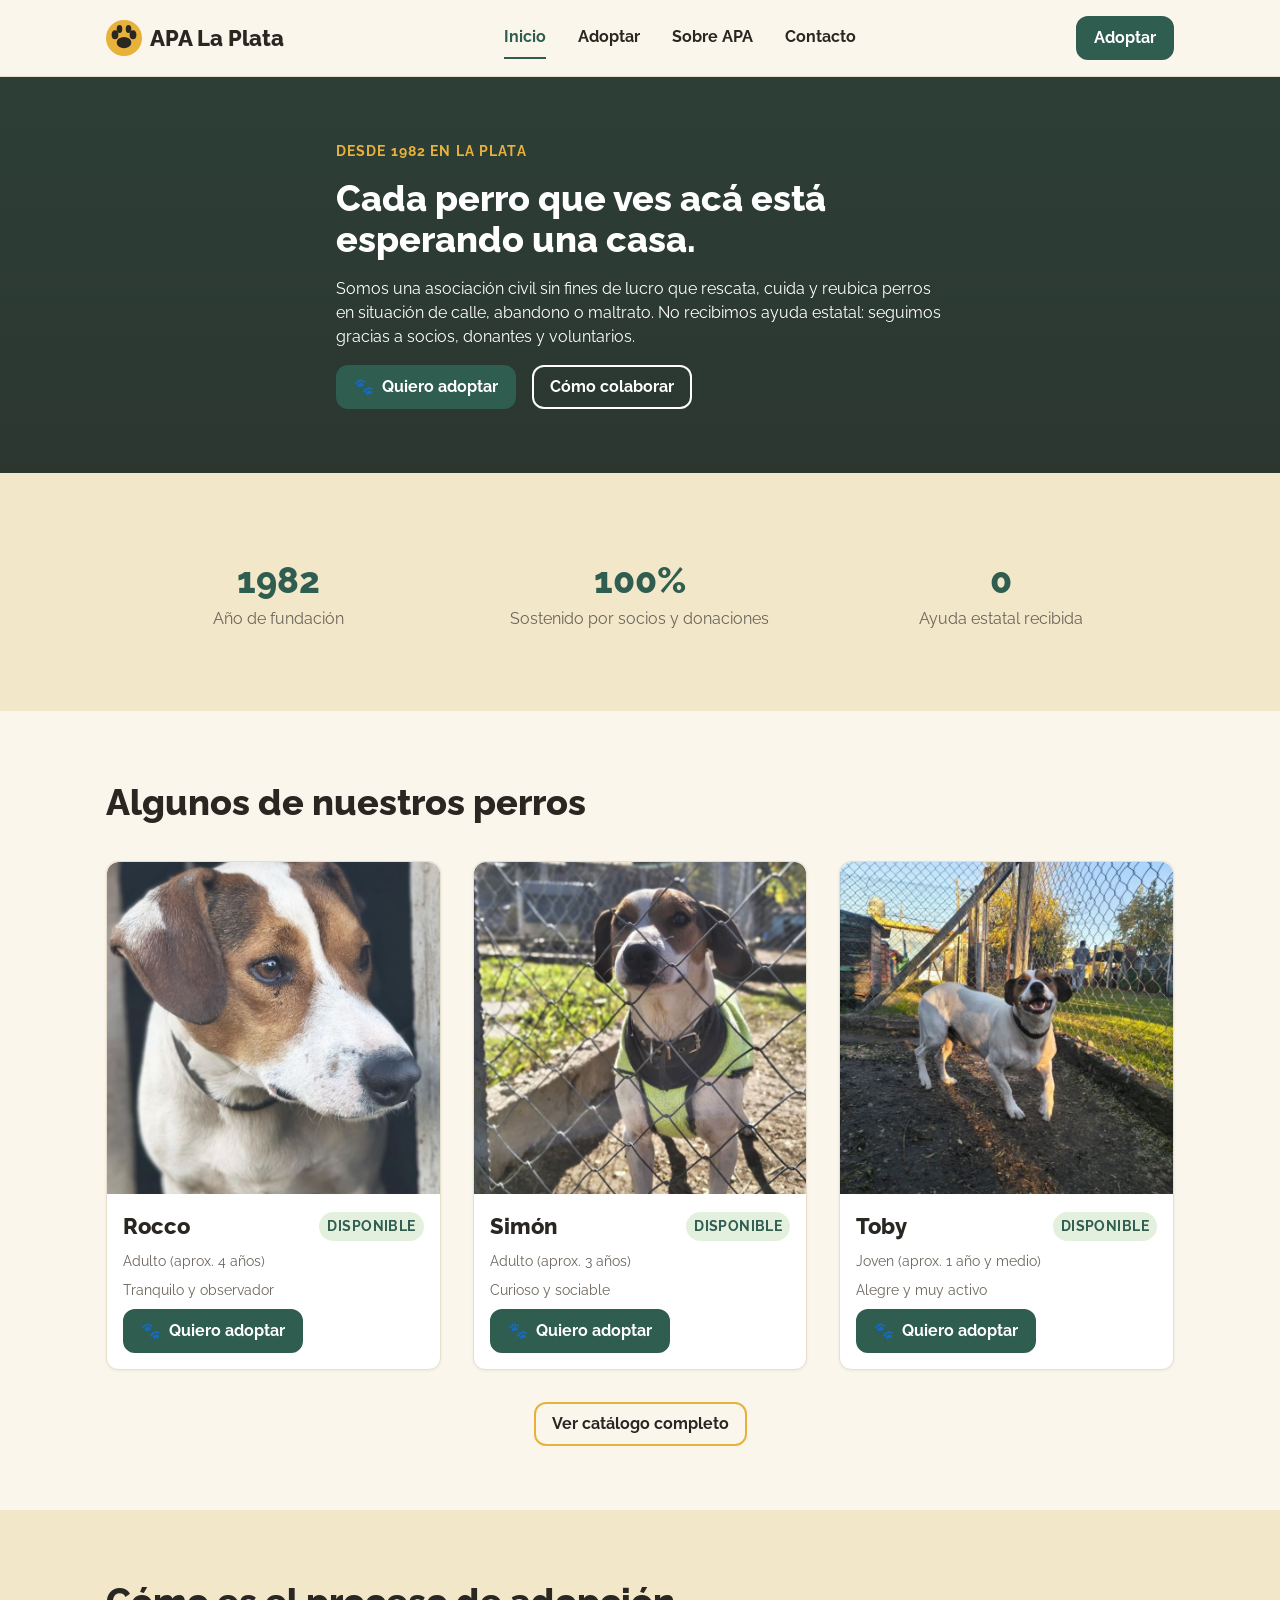
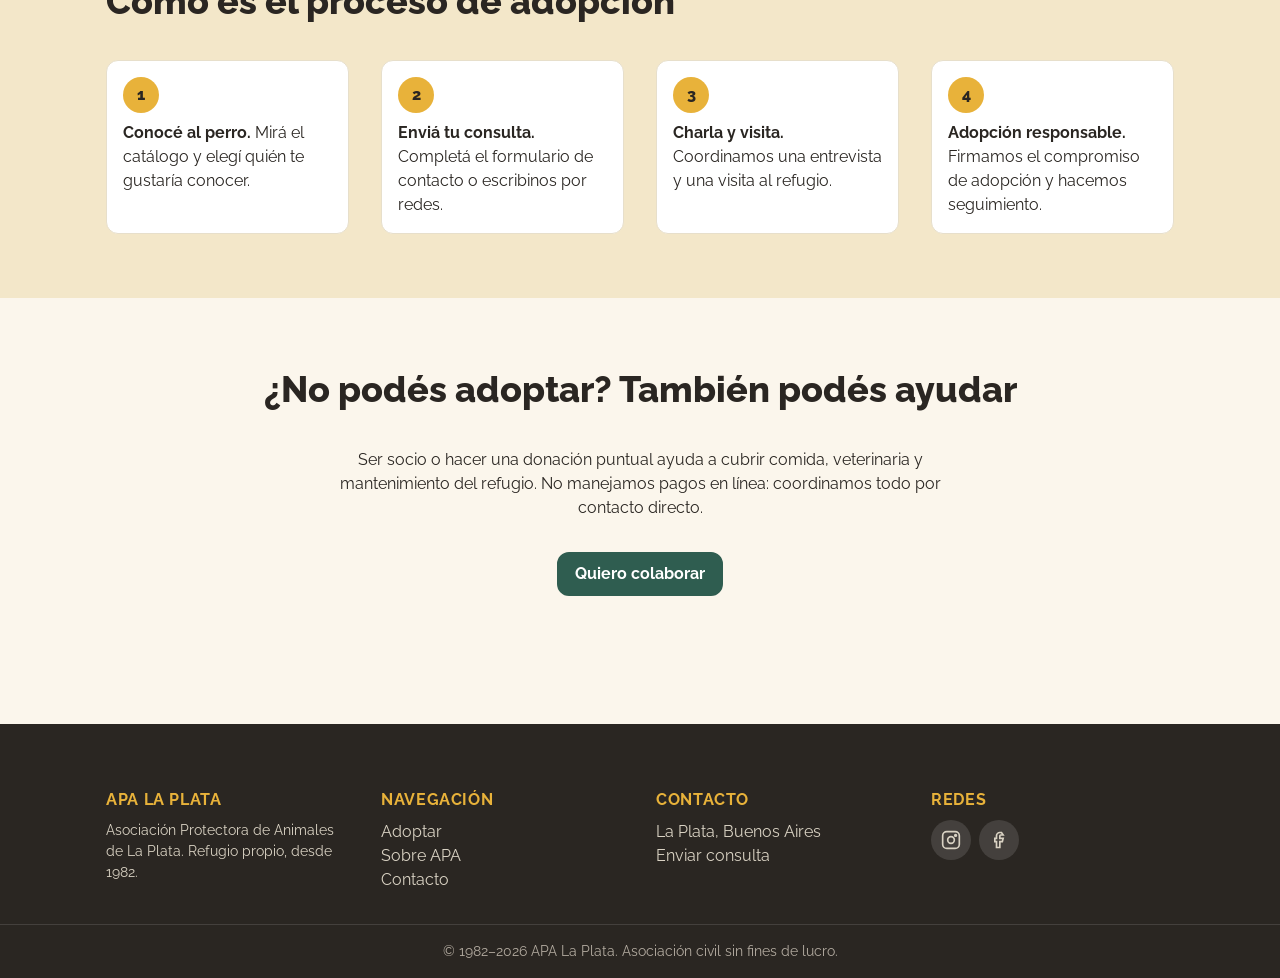
==== index.html @ 2e8ac1d9 "Construir el sitio completo de APA La Plata a partir del TP final Implementa el sistema de diseño do" ====
<!DOCTYPE html>
<html lang="es">
<head>
<meta charset="UTF-8">
<meta name="viewport" content="width=device-width, initial-scale=1.0">
<title>APA La Plata — Adoptá un perro</title>
<meta name="description" content="APA La Plata rescata, cuida y reubica perros en situación de calle desde 1982. Conocé a los perros disponibles para adopción.">
<link rel="icon" href="assets/img/logo.svg" type="image/svg+xml">
<link rel="preconnect" href="https://fonts.googleapis.com">
<link rel="preconnect" href="https://fonts.gstatic.com" crossorigin>
<link href="https://fonts.googleapis.com/css2?family=Raleway:wght@400;700;800&display=swap" rel="stylesheet">
<link rel="stylesheet" href="assets/css/style.css">
</head>
<body>

<header class="EncabezadoPrincipal">
  <div class="EncabezadoPrincipal-contenedor">
    <a class="EncabezadoPrincipal-logo" href="index.html">
      <img src="assets/img/logo.svg" alt="">
      APA La Plata
    </a>
    <nav class="EncabezadoPrincipal-menu" id="menu-principal">
      <a href="index.html" aria-current="page">Inicio</a>
      <a href="adopcion.html">Adoptar</a>
      <a href="sobre-apa.html">Sobre APA</a>
      <a href="contacto.html">Contacto</a>
    </nav>
    <div class="EncabezadoPrincipal-acciones">
      <a class="BtnPrimario" href="adopcion.html">Adoptar</a>
      <button class="EncabezadoPrincipal-toggle" aria-label="Abrir menú" aria-expanded="false" aria-controls="menu-principal">
        <svg viewBox="0 0 24 24" fill="none" stroke="currentColor" stroke-width="2"><line x1="3" y1="6" x2="21" y2="6"/><line x1="3" y1="12" x2="21" y2="12"/><line x1="3" y1="18" x2="21" y2="18"/></svg>
      </button>
    </div>
  </div>
</header>

<section class="HeroInicio" style="--imagen-hero: url('assets/img/animales/toby.jpg');">
  <div class="HeroInicio-contenido">
    <span class="HeroInicio-kicker">Desde 1982 en La Plata</span>
    <h1 class="TextoDisplay">Cada perro que ves acá está esperando una casa.</h1>
    <p class="TextoBase">Somos una asociación civil sin fines de lucro que rescata, cuida y reubica perros en situación de calle, abandono o maltrato. No recibimos ayuda estatal: seguimos gracias a socios, donantes y voluntarios.</p>
    <div class="HeroInicio-acciones">
      <a class="BtnPrimario" href="adopcion.html"><span class="IconoPata" aria-hidden="true">🐾</span> Quiero adoptar</a>
      <a class="BtnSecundario" href="contacto.html">Cómo colaborar</a>
    </div>
  </div>
</section>

<section class="Seccion Seccion--acento">
  <div class="Contenedor DatosInstitucionales-grid" style="grid-template-columns: repeat(3, 1fr);">
    <div class="DatoInstitucional">
      <span class="DatoInstitucional-numero">1982</span>
      <span class="DatoInstitucional-etiqueta">Año de fundación</span>
    </div>
    <div class="DatoInstitucional">
      <span class="DatoInstitucional-numero">100%</span>
      <span class="DatoInstitucional-etiqueta">Sostenido por socios y donaciones</span>
    </div>
    <div class="DatoInstitucional">
      <span class="DatoInstitucional-numero">0</span>
      <span class="DatoInstitucional-etiqueta">Ayuda estatal recibida</span>
    </div>
  </div>
</section>

<section class="Seccion">
  <div class="Contenedor">
    <h2 class="SeccionTitulo">Algunos de nuestros perros</h2>
    <div class="GrillaAdopcion" data-grilla-inicio></div>
    <div style="text-align:center; margin-top: var(--espacio-md);">
      <a class="BtnSecundario" href="adopcion.html">Ver catálogo completo</a>
    </div>
  </div>
</section>

<section class="Seccion Seccion--acento">
  <div class="Contenedor">
    <h2 class="SeccionTitulo">Cómo es el proceso de adopción</h2>
    <div class="SeccionProceso-pasos">
      <div class="SeccionProceso-paso">
        <span class="SeccionProceso-numero">1</span>
        <p class="TextoBase"><strong>Conocé al perro.</strong> Mirá el catálogo y elegí quién te gustaría conocer.</p>
      </div>
      <div class="SeccionProceso-paso">
        <span class="SeccionProceso-numero">2</span>
        <p class="TextoBase"><strong>Enviá tu consulta.</strong> Completá el formulario de contacto o escribinos por redes.</p>
      </div>
      <div class="SeccionProceso-paso">
        <span class="SeccionProceso-numero">3</span>
        <p class="TextoBase"><strong>Charla y visita.</strong> Coordinamos una entrevista y una visita al refugio.</p>
      </div>
      <div class="SeccionProceso-paso">
        <span class="SeccionProceso-numero">4</span>
        <p class="TextoBase"><strong>Adopción responsable.</strong> Firmamos el compromiso de adopción y hacemos seguimiento.</p>
      </div>
    </div>
  </div>
</section>

<section class="Seccion">
  <div class="Contenedor" style="text-align:center;">
    <h2 class="SeccionTitulo">¿No podés adoptar? También podés ayudar</h2>
    <p class="TextoBase" style="max-width: 640px; margin: 0 auto var(--espacio-md);">Ser socio o hacer una donación puntual ayuda a cubrir comida, veterinaria y mantenimiento del refugio. No manejamos pagos en línea: coordinamos todo por contacto directo.</p>
    <a class="BtnPrimario" href="contacto.html">Quiero colaborar</a>
  </div>
</section>

<footer class="PiePagina">
  <div class="PiePagina-contenedor">
    <div class="PiePagina-columna">
      <h3>APA La Plata</h3>
      <p class="TextoPequeno" style="color:#D9D2C3;">Asociación Protectora de Animales de La Plata. Refugio propio, desde 1982.</p>
    </div>
    <div class="PiePagina-columna">
      <h3>Navegación</h3>
      <p><a href="adopcion.html">Adoptar</a></p>
      <p><a href="sobre-apa.html">Sobre APA</a></p>
      <p><a href="contacto.html">Contacto</a></p>
    </div>
    <div class="PiePagina-columna">
      <h3>Contacto</h3>
      <p>La Plata, Buenos Aires</p>
      <p><a href="contacto.html">Enviar consulta</a></p>
    </div>
    <div class="PiePagina-columna">
      <h3>Redes</h3>
      <div class="PiePagina-redes">
        <a class="IconoRed_Instagram" href="https://instagram.com/apa.perritosenadopcion" target="_blank" rel="noopener" aria-label="Instagram de APA La Plata">
          <svg viewBox="0 0 24 24" fill="none" stroke="currentColor" stroke-width="2"><rect x="2" y="2" width="20" height="20" rx="5"/><circle cx="12" cy="12" r="4"/><circle cx="17.5" cy="6.5" r="1"/></svg>
        </a>
        <a class="IconoRed_Facebook" href="https://facebook.com" target="_blank" rel="noopener" aria-label="Facebook de APA La Plata">
          <svg viewBox="0 0 24 24" fill="none" stroke="currentColor" stroke-width="2"><path d="M15 3h-2a4 4 0 0 0-4 4v3H7v4h2v7h4v-7h3l1-4h-4V7a1 1 0 0 1 1-1h3z"/></svg>
        </a>
      </div>
    </div>
  </div>
  <div class="PiePagina-base">© 1982–2026 APA La Plata. Asociación civil sin fines de lucro.</div>
</footer>

<script src="assets/js/animales.js"></script>
<script src="assets/js/main.js"></script>
</body>
</html>
---- assets/css/style.css ----
/* =========================================================
   APA La Plata — Sistema de diseño
   Variables, átomos, moléculas y organismos (Diseño Atómico)
   ========================================================= */

/* ---------- Variables ---------- */
:root {
  /* Paleta de colores */
  --color-primario: #E8B23A;
  --color-primario-oscuro: #C9932199;
  --color-secundario: #2F5D50;
  --color-secundario-oscuro: #24473d;
  --texto-base: #2A2622;
  --texto-suave: #6B655C;
  --fondo-base: #FBF6EC;
  --fondo-tarjeta: #FFFFFF;
  --borde-suave: #E7DFCB;

  /* Escala tipográfica */
  --texto-pequeno: 14px;
  --texto-base-size: 16px;
  --texto-grande: 22px;
  --texto-display: 36px;

  /* Escala de espaciado */
  --espacio-xs: 8px;
  --espacio-sm: 16px;
  --espacio-md: 32px;
  --espacio-lg: 64px;

  --fuente-base: "Raleway", "Segoe UI", -apple-system, BlinkMacSystemFont, sans-serif;
  --radio-base: 12px;
  --ancho-lectura: 1100px;
}

/* ---------- Reset básico ---------- */
* { box-sizing: border-box; }
html { scroll-behavior: smooth; }
body {
  margin: 0;
  font-family: var(--fuente-base);
  font-size: var(--texto-base-size);
  color: var(--texto-base);
  background: var(--fondo-base);
  line-height: 1.5;
}
img { max-width: 100%; display: block; }
a { color: inherit; text-decoration: none; }
ul { list-style: none; margin: 0; padding: 0; }
h1, h2, h3, p { margin: 0; }
button { font-family: inherit; cursor: pointer; }

.Contenedor {
  max-width: var(--ancho-lectura);
  margin: 0 auto;
  padding: 0 var(--espacio-sm);
}

.TextoDisplay { font-size: var(--texto-display); line-height: 1.15; font-weight: 800; }
.TextoGrande { font-size: var(--texto-grande); font-weight: 700; }
.TextoBase { font-size: var(--texto-base-size); }
.TextoPequeno { font-size: var(--texto-pequeno); color: var(--texto-suave); }
.TextoSuave { color: var(--texto-suave); }

.SeccionTitulo {
  font-size: var(--texto-display);
  font-weight: 800;
  margin-bottom: var(--espacio-md);
  color: var(--texto-base);
}

/* =========================================================
   ÁTOMOS
   ========================================================= */

/* Botón primario */
.BtnPrimario {
  display: inline-flex;
  align-items: center;
  justify-content: center;
  gap: var(--espacio-xs);
  background: var(--color-secundario);
  color: #fff;
  border: 2px solid var(--color-secundario);
  border-radius: var(--radio-base);
  padding: var(--espacio-xs) var(--espacio-sm);
  font-size: var(--texto-base-size);
  font-weight: 700;
  transition: background 0.15s ease, transform 0.1s ease;
}
.BtnPrimario:hover { background: var(--color-secundario-oscuro); }
.BtnPrimario:active { transform: scale(0.98); }

/* Botón secundario */
.BtnSecundario {
  display: inline-flex;
  align-items: center;
  justify-content: center;
  gap: var(--espacio-xs);
  background: transparent;
  color: var(--texto-base);
  border: 2px solid var(--color-primario);
  border-radius: var(--radio-base);
  padding: var(--espacio-xs) var(--espacio-sm);
  font-size: var(--texto-base-size);
  font-weight: 700;
  transition: background 0.15s ease;
}
.BtnSecundario:hover { background: rgba(232, 178, 58, 0.18); }

/* Etiquetas de estado */
.EtiquetaEstado_Disponible,
.EtiquetaEstado_EnProceso {
  display: inline-block;
  font-size: var(--texto-pequeno);
  font-weight: 700;
  padding: 4px var(--espacio-xs);
  border-radius: 999px;
  text-transform: uppercase;
  letter-spacing: 0.03em;
}
.EtiquetaEstado_Disponible {
  background: #E4F0DE;
  color: var(--color-secundario);
}
.EtiquetaEstado_EnProceso {
  background: #FCE9CC;
  color: #8A5A16;
}

/* Campo de texto */
.CampoTexto {
  display: flex;
  flex-direction: column;
  gap: 6px;
  margin-bottom: var(--espacio-sm);
}
.CampoTexto label {
  font-size: var(--texto-pequeno);
  font-weight: 700;
  color: var(--texto-base);
}
.CampoTexto input,
.CampoTexto textarea,
.CampoTexto select {
  font-family: inherit;
  font-size: var(--texto-base-size);
  padding: var(--espacio-xs);
  border: 2px solid var(--borde-suave);
  border-radius: 8px;
  background: #fff;
  color: var(--texto-base);
}
.CampoTexto input:focus,
.CampoTexto textarea:focus,
.CampoTexto select:focus {
  outline: none;
  border-color: var(--color-secundario);
}
.CampoTexto textarea { resize: vertical; min-height: 120px; }

/* Íconos de red social */
.IconoRed_Instagram,
.IconoRed_Facebook {
  display: inline-flex;
  align-items: center;
  justify-content: center;
  width: 40px;
  height: 40px;
  border-radius: 50%;
  background: rgba(255, 255, 255, 0.12);
  color: inherit;
  transition: background 0.15s ease;
}
.IconoRed_Instagram:hover,
.IconoRed_Facebook:hover { background: rgba(255, 255, 255, 0.25); }
.IconoRed_Instagram svg,
.IconoRed_Facebook svg { width: 20px; height: 20px; }

/* Imagen de animal (recorte 1:1) */
.ImagenAnimal {
  width: 100%;
  aspect-ratio: 1 / 1;
  object-fit: cover;
  border-radius: var(--radio-base) var(--radio-base) 0 0;
  background: var(--borde-suave);
}

/* Ícono de pata (decorativo) */
.IconoPata { display: inline-block; line-height: 1; }

/* =========================================================
   MOLÉCULAS
   ========================================================= */

/* Tarjeta de animal */
.TarjetaAnimal {
  background: var(--fondo-tarjeta);
  border-radius: var(--radio-base);
  overflow: hidden;
  border: 1px solid var(--borde-suave);
  box-shadow: 0 1px 3px rgba(42, 38, 34, 0.06);
  display: flex;
  flex-direction: column;
  transition: transform 0.15s ease, box-shadow 0.15s ease;
}
.TarjetaAnimal:hover {
  transform: translateY(-4px);
  box-shadow: 0 8px 20px rgba(42, 38, 34, 0.12);
}
.TarjetaAnimal-cuerpo {
  padding: var(--espacio-sm);
  display: flex;
  flex-direction: column;
  gap: var(--espacio-xs);
  flex: 1;
}
.TarjetaAnimal-encabezado {
  display: flex;
  align-items: center;
  justify-content: space-between;
  gap: var(--espacio-xs);
}
.TarjetaAnimal-nombre { font-size: var(--texto-grande); font-weight: 800; }
.TarjetaAnimal-meta { display: flex; gap: var(--espacio-xs); flex-wrap: wrap; }
.TarjetaAnimal-temperamento {
  font-size: var(--texto-pequeno);
  color: var(--texto-suave);
}
.TarjetaAnimal .BtnPrimario { margin-top: auto; align-self: flex-start; }

/* Formulario de contacto */
.FormularioContacto {
  background: var(--fondo-tarjeta);
  border: 1px solid var(--borde-suave);
  border-radius: var(--radio-base);
  padding: var(--espacio-md);
}
.FormularioContacto-mensaje {
  margin-top: var(--espacio-sm);
  padding: var(--espacio-sm);
  border-radius: 8px;
  background: #E4F0DE;
  color: var(--color-secundario-oscuro);
  font-weight: 700;
  display: none;
}
.FormularioContacto-mensaje.activo { display: block; }

/* Barra de filtros */
.BarraFiltros {
  background: var(--fondo-tarjeta);
  border: 1px solid var(--borde-suave);
  border-radius: var(--radio-base);
  padding: var(--espacio-sm);
}
.BarraFiltros-titulo {
  display: flex;
  align-items: center;
  justify-content: space-between;
  font-size: var(--texto-grande);
  font-weight: 800;
  cursor: pointer;
}
.BarraFiltros-icono { transition: transform 0.2s ease; }
.BarraFiltros-grupo { margin-top: var(--espacio-sm); }
.BarraFiltros-grupo h3 {
  font-size: var(--texto-pequeno);
  text-transform: uppercase;
  letter-spacing: 0.04em;
  color: var(--texto-suave);
  margin-bottom: var(--espacio-xs);
}
.BarraFiltros-opciones { display: flex; flex-direction: column; gap: 6px; }
.BarraFiltros-opciones label {
  display: flex;
  align-items: center;
  gap: var(--espacio-xs);
  font-size: var(--texto-base-size);
}
.BarraFiltros-limpiar {
  margin-top: var(--espacio-sm);
  width: 100%;
}

/* Bloque de dato institucional */
.DatoInstitucional {
  text-align: center;
  padding: var(--espacio-sm);
}
.DatoInstitucional-numero {
  font-size: var(--texto-display);
  font-weight: 800;
  color: var(--color-secundario);
  display: block;
}
.DatoInstitucional-etiqueta {
  font-size: var(--texto-base-size);
  color: var(--texto-suave);
}

/* =========================================================
   ORGANISMOS
   ========================================================= */

/* Encabezado de navegación */
.EncabezadoPrincipal {
  background: var(--fondo-base);
  border-bottom: 1px solid var(--borde-suave);
  position: sticky;
  top: 0;
  z-index: 100;
}
.EncabezadoPrincipal-contenedor {
  max-width: var(--ancho-lectura);
  margin: 0 auto;
  padding: var(--espacio-sm);
  display: flex;
  align-items: center;
  justify-content: space-between;
  gap: var(--espacio-sm);
}
.EncabezadoPrincipal-logo {
  display: flex;
  align-items: center;
  gap: var(--espacio-xs);
  font-weight: 800;
  font-size: var(--texto-grande);
  color: var(--texto-base);
}
.EncabezadoPrincipal-logo img { width: 36px; height: 36px; }
.EncabezadoPrincipal-menu {
  display: flex;
  gap: var(--espacio-md);
  font-weight: 700;
}
.EncabezadoPrincipal-menu a {
  padding: var(--espacio-xs) 0;
  border-bottom: 2px solid transparent;
}
.EncabezadoPrincipal-menu a:hover,
.EncabezadoPrincipal-menu a[aria-current="page"] {
  color: var(--color-secundario);
  border-bottom-color: var(--color-secundario);
}
.EncabezadoPrincipal-acciones {
  display: flex;
  align-items: center;
  gap: var(--espacio-sm);
}
.EncabezadoPrincipal-toggle {
  display: none;
  background: none;
  border: none;
  padding: var(--espacio-xs);
}
.EncabezadoPrincipal-toggle svg { width: 28px; height: 28px; }

/* Hero de inicio */
.HeroInicio {
  background: linear-gradient(180deg, rgba(42, 38, 34, 0.55), rgba(42, 38, 34, 0.7)),
    var(--imagen-hero, none) center/cover no-repeat;
  background-color: var(--color-secundario);
  color: #fff;
  width: 100%;
}
.HeroInicio-contenido {
  max-width: 640px;
  margin: 0 auto;
  padding: var(--espacio-lg) var(--espacio-sm);
  display: flex;
  flex-direction: column;
  align-items: flex-start;
  gap: var(--espacio-sm);
}
.HeroInicio-kicker {
  text-transform: uppercase;
  letter-spacing: 0.08em;
  font-size: var(--texto-pequeno);
  font-weight: 700;
  color: var(--color-primario);
}
.HeroInicio-acciones { display: flex; gap: var(--espacio-sm); flex-wrap: wrap; }
.HeroInicio .BtnSecundario { border-color: #fff; color: #fff; }
.HeroInicio .BtnSecundario:hover { background: rgba(255,255,255,0.15); }

/* Grilla de adopción */
.GrillaAdopcion-layout {
  display: grid;
  grid-template-columns: 1fr;
  gap: var(--espacio-md);
  align-items: start;
}
.GrillaAdopcion {
  display: grid;
  grid-template-columns: 1fr;
  gap: var(--espacio-md);
}
.GrillaAdopcion-resultado {
  margin-bottom: var(--espacio-sm);
  color: var(--texto-suave);
}
.GrillaAdopcion-vacio {
  padding: var(--espacio-lg) var(--espacio-sm);
  text-align: center;
  color: var(--texto-suave);
  background: var(--fondo-tarjeta);
  border-radius: var(--radio-base);
  border: 1px dashed var(--borde-suave);
  display: none;
}
.GrillaAdopcion-vacio.activo { display: block; }

/* Sección de proceso */
.SeccionProceso-pasos {
  display: grid;
  grid-template-columns: 1fr;
  gap: var(--espacio-md);
}
.SeccionProceso-paso {
  background: var(--fondo-tarjeta);
  border: 1px solid var(--borde-suave);
  border-radius: var(--radio-base);
  padding: var(--espacio-sm);
  position: relative;
}
.SeccionProceso-numero {
  display: inline-flex;
  align-items: center;
  justify-content: center;
  width: 36px;
  height: 36px;
  border-radius: 50%;
  background: var(--color-primario);
  color: var(--texto-base);
  font-weight: 800;
  margin-bottom: var(--espacio-xs);
}

/* Pie de página */
.PiePagina {
  background: var(--texto-base);
  color: #F1EBDD;
  margin-top: var(--espacio-lg);
}
.PiePagina-contenedor {
  max-width: var(--ancho-lectura);
  margin: 0 auto;
  padding: var(--espacio-lg) var(--espacio-sm) var(--espacio-md);
  display: grid;
  grid-template-columns: 1fr;
  gap: var(--espacio-md);
}
.PiePagina-columna h3 {
  font-size: var(--texto-base-size);
  text-transform: uppercase;
  letter-spacing: 0.04em;
  color: var(--color-primario);
  margin-bottom: var(--espacio-xs);
}
.PiePagina-columna p,
.PiePagina-columna a { color: #D9D2C3; }
.PiePagina-columna a:hover { color: #fff; }
.PiePagina-redes { display: flex; gap: var(--espacio-xs); margin-top: var(--espacio-xs); }
.PiePagina-base {
  border-top: 1px solid rgba(255,255,255,0.12);
  text-align: center;
  padding: var(--espacio-sm);
  font-size: var(--texto-pequeno);
  color: #B3ABA0;
}

/* Secciones genéricas de página */
.Seccion { padding: var(--espacio-lg) 0; }
.Seccion--acento { background: #F3E7C9; }
.SeccionInstitucional { display: grid; grid-template-columns: 1fr; gap: var(--espacio-md); }
.DatosInstitucionales-grid {
  display: grid;
  grid-template-columns: repeat(2, 1fr);
  gap: var(--espacio-sm);
}

/* Detalle de animal */
.DetalleAnimal {
  display: grid;
  grid-template-columns: 1fr;
  gap: var(--espacio-md);
}
.DetalleAnimal-imagen {
  width: 100%;
  aspect-ratio: 1 / 1;
  object-fit: cover;
  border-radius: var(--radio-base);
}
.DetalleAnimal-ficha dt { font-size: var(--texto-pequeno); color: var(--texto-suave); margin-top: var(--espacio-xs); }
.DetalleAnimal-ficha dd { margin: 0; font-weight: 700; }
.DetalleAnimal-ficha { display: grid; grid-template-columns: repeat(2, 1fr); gap: var(--espacio-sm); margin: var(--espacio-md) 0; }

/* =========================================================
   RESPONSIVO — mobile first
   Base: < 600px · Tablet: >= 600px · Escritorio: >= 1024px
   ========================================================= */

@media (min-width: 600px) {
  .GrillaAdopcion { grid-template-columns: repeat(2, 1fr); }
  .SeccionProceso-pasos { grid-template-columns: repeat(2, 1fr); }
  .PiePagina-contenedor { grid-template-columns: repeat(3, 1fr); }
  .DetalleAnimal { grid-template-columns: 1fr 1fr; }
  .EncabezadoPrincipal-menu { display: flex; }
}

@media (max-width: 599.98px) {
  .EncabezadoPrincipal-menu {
    display: none;
    position: absolute;
    top: 100%;
    left: 0;
    right: 0;
    background: var(--fondo-base);
    border-bottom: 1px solid var(--borde-suave);
    flex-direction: column;
    padding: var(--espacio-sm);
    gap: var(--espacio-sm);
  }
  .EncabezadoPrincipal-menu.abierto { display: flex; }
  .EncabezadoPrincipal-toggle { display: inline-flex; }

  .BarraFiltros-grupo,
  .BarraFiltros-limpiar { display: none; }
  .BarraFiltros.abierto .BarraFiltros-grupo,
  .BarraFiltros.abierto .BarraFiltros-limpiar { display: block; }
  .BarraFiltros.abierto .BarraFiltros-icono { transform: rotate(180deg); }
}

@media (min-width: 1024px) {
  .GrillaAdopcion { grid-template-columns: repeat(3, 1fr); }
  .GrillaAdopcion-layout { grid-template-columns: 3fr 9fr; }
  .SeccionProceso-pasos { grid-template-columns: repeat(4, 1fr); }
  .PiePagina-contenedor { grid-template-columns: repeat(4, 1fr); }
  .BarraFiltros-grupo,
  .BarraFiltros-limpiar { display: block !important; }
  .BarraFiltros-titulo { cursor: default; }
  .BarraFiltros-icono { display: none; }
}
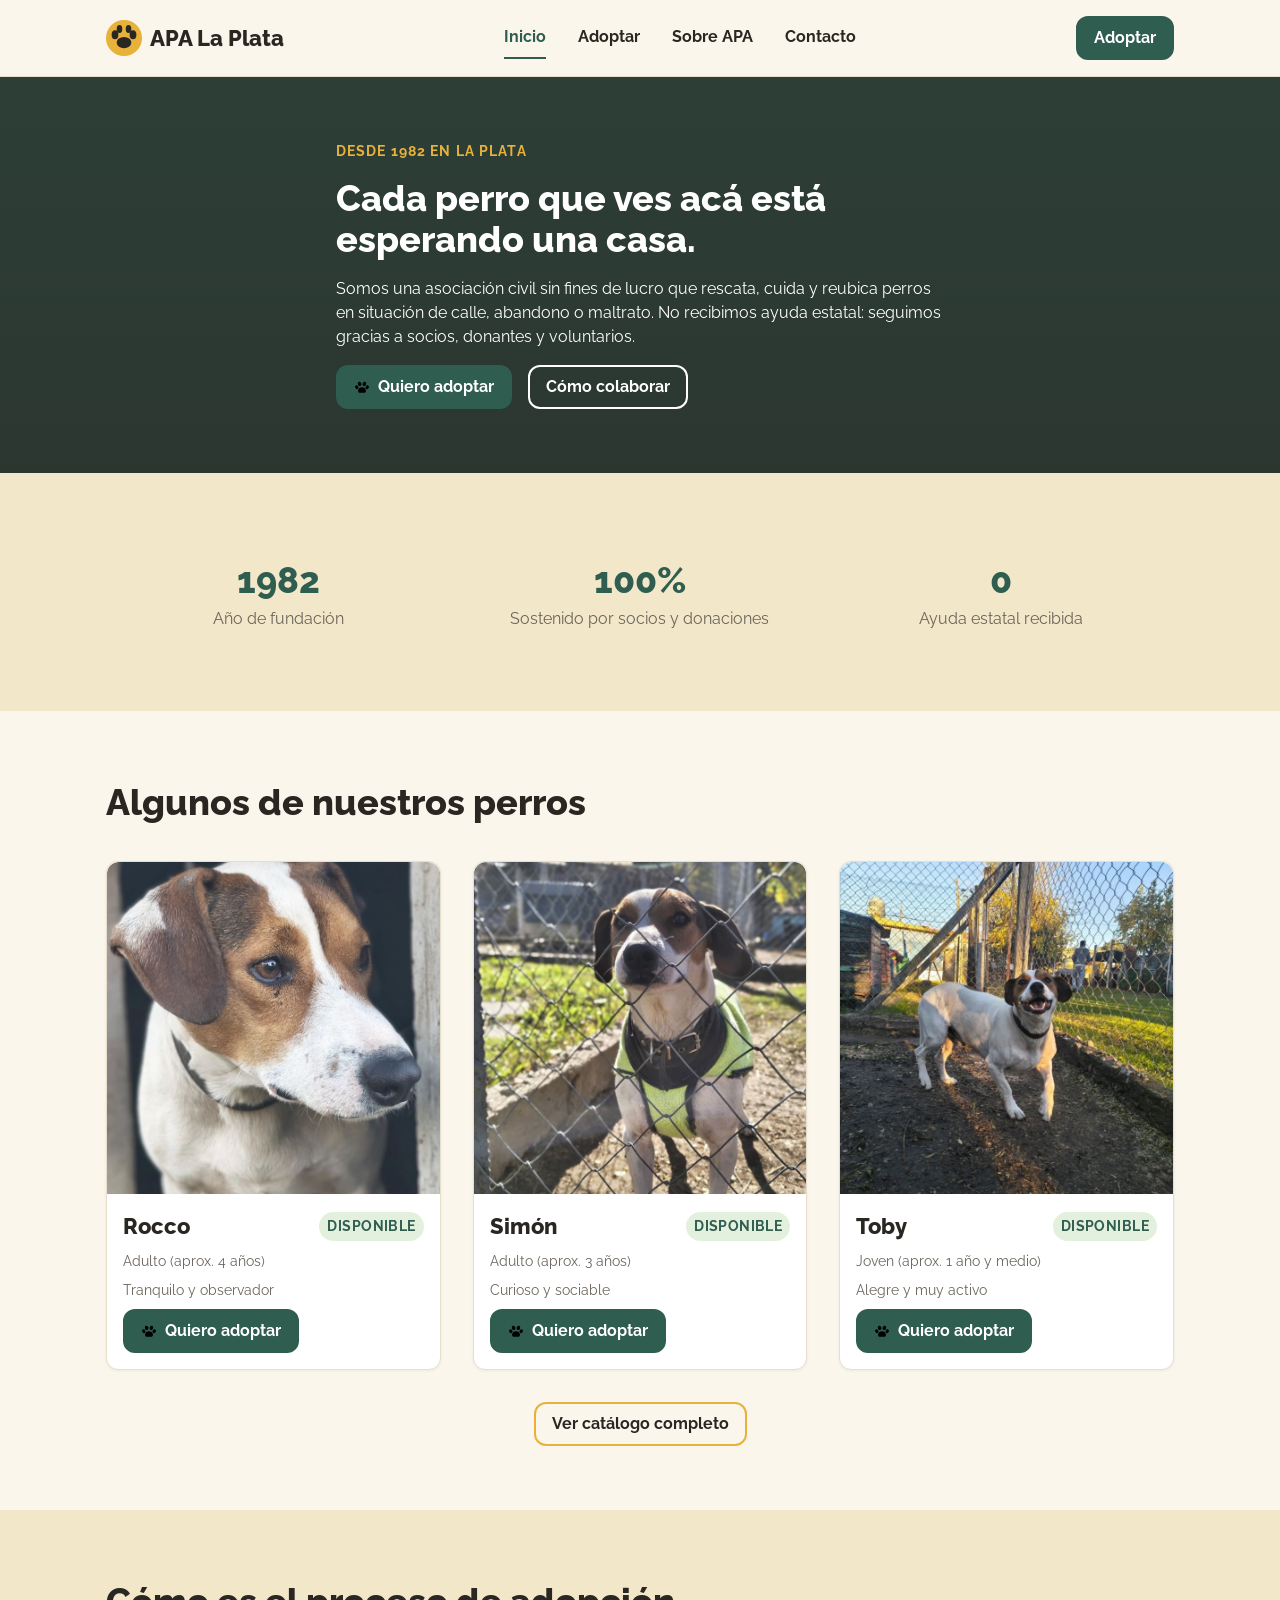
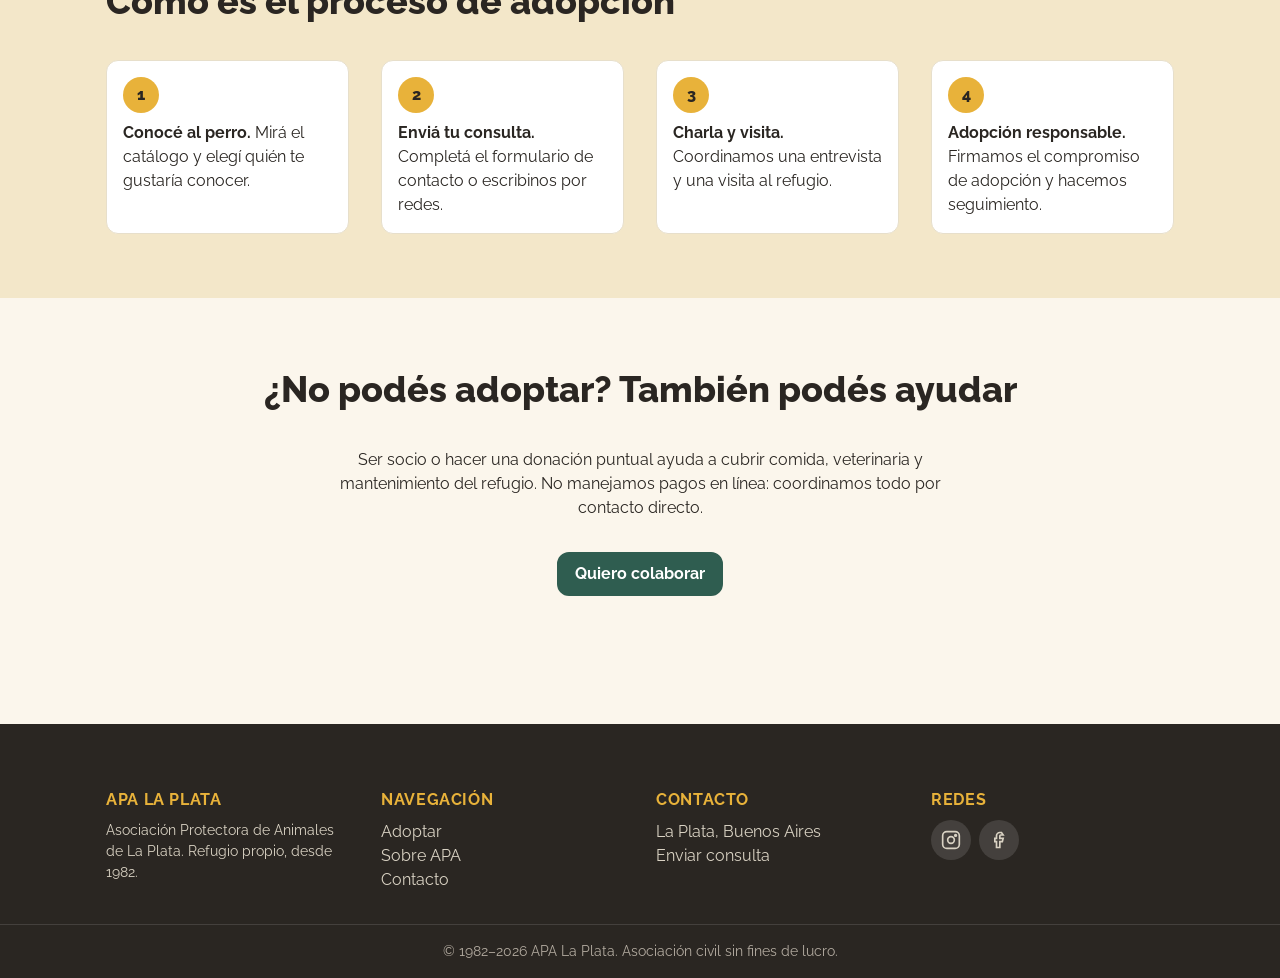
==== commit 53e5fc20: "Reemplazar el emoji de pata por un ícono SVG negro sin garras El emoji 🐾 se veía distinto según plat" ====
--- a/index.html
+++ b/index.html
@@ -40,7 +40,7 @@
     <h1 class="TextoDisplay">Cada perro que ves acá está esperando una casa.</h1>
     <p class="TextoBase">Somos una asociación civil sin fines de lucro que rescata, cuida y reubica perros en situación de calle, abandono o maltrato. No recibimos ayuda estatal: seguimos gracias a socios, donantes y voluntarios.</p>
     <div class="HeroInicio-acciones">
-      <a class="BtnPrimario" href="adopcion.html"><span class="IconoPata" aria-hidden="true">🐾</span> Quiero adoptar</a>
+      <a class="BtnPrimario" href="adopcion.html"><img class="IconoPata" src="assets/img/pata.svg" alt="" aria-hidden="true"> Quiero adoptar</a>
       <a class="BtnSecundario" href="contacto.html">Cómo colaborar</a>
     </div>
   </div>
--- a/assets/css/style.css
+++ b/assets/css/style.css
@@ -187,7 +187,12 @@
 }
 
 /* Ícono de pata (decorativo) */
-.IconoPata { display: inline-block; line-height: 1; }
+.IconoPata {
+  display: inline-block;
+  width: 16px;
+  height: 16px;
+  vertical-align: -2px;
+}
 
 /* =========================================================
    MOLÉCULAS
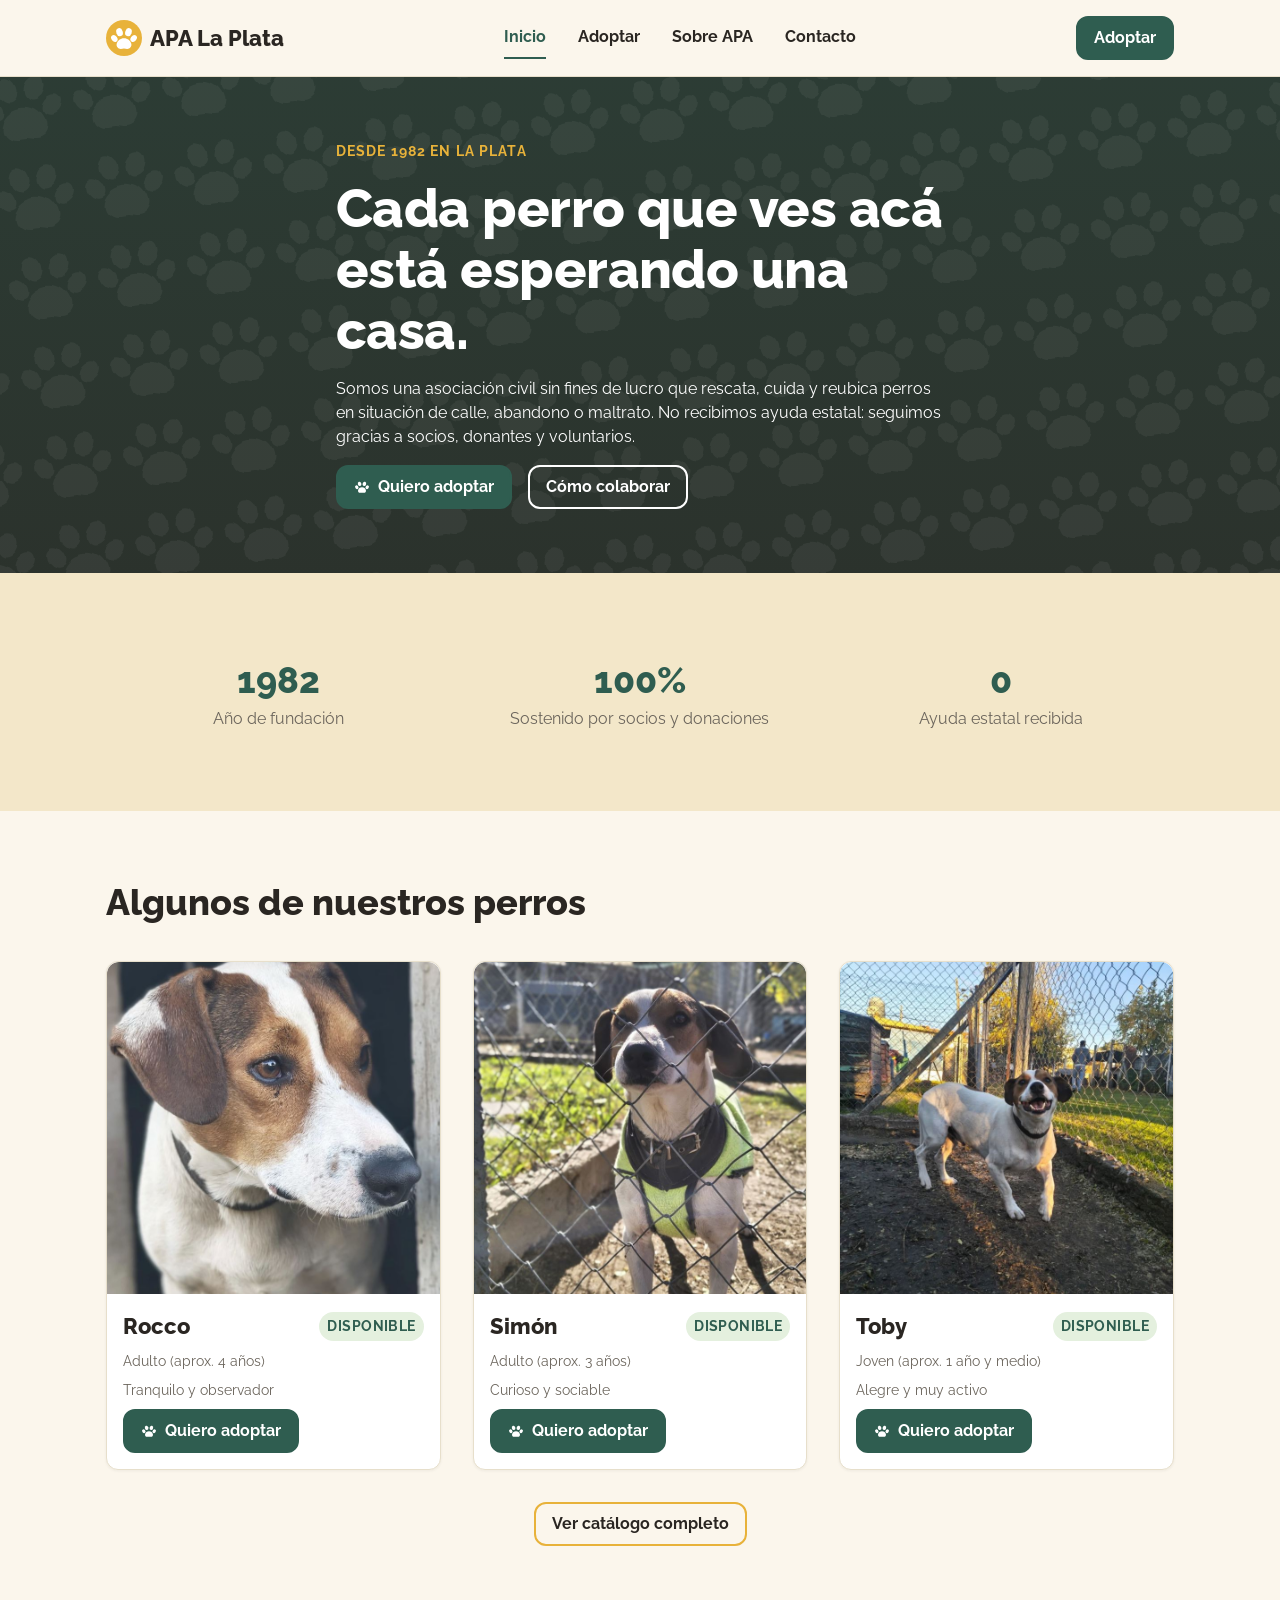
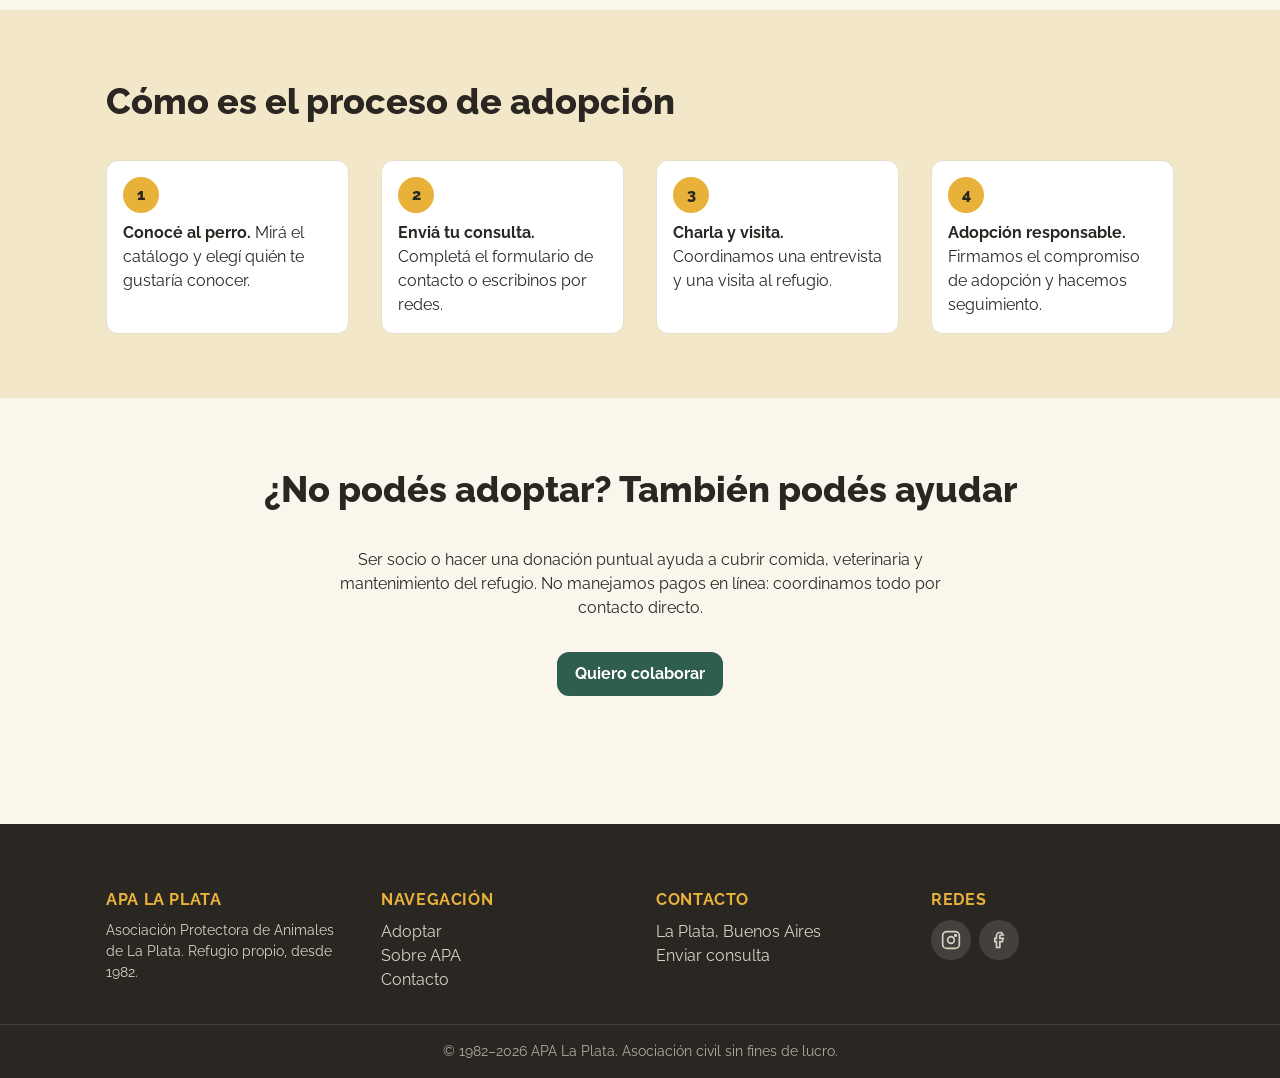
==== commit 8271fb9b: "Potenciar el diseño con motion y micro-interacciones Suma animaciones de entrada progresivas al hace" ====
--- a/index.html
+++ b/index.html
@@ -47,16 +47,16 @@
 </section>
 
 <section class="Seccion Seccion--acento">
-  <div class="Contenedor DatosInstitucionales-grid" style="grid-template-columns: repeat(3, 1fr);">
-    <div class="DatoInstitucional">
-      <span class="DatoInstitucional-numero">1982</span>
+  <div class="Contenedor DatosInstitucionales-grid" style="grid-template-columns: repeat(3, 1fr);" data-revelar-grupo>
+    <div class="DatoInstitucional" data-revelar>
+      <span class="DatoInstitucional-numero" data-contador="1982" data-desde="1950">1950</span>
       <span class="DatoInstitucional-etiqueta">Año de fundación</span>
     </div>
-    <div class="DatoInstitucional">
-      <span class="DatoInstitucional-numero">100%</span>
+    <div class="DatoInstitucional" data-revelar>
+      <span class="DatoInstitucional-numero" data-contador="100" data-sufijo="%">0%</span>
       <span class="DatoInstitucional-etiqueta">Sostenido por socios y donaciones</span>
     </div>
-    <div class="DatoInstitucional">
+    <div class="DatoInstitucional" data-revelar>
       <span class="DatoInstitucional-numero">0</span>
       <span class="DatoInstitucional-etiqueta">Ayuda estatal recibida</span>
     </div>
@@ -65,8 +65,8 @@
 
 <section class="Seccion">
   <div class="Contenedor">
-    <h2 class="SeccionTitulo">Algunos de nuestros perros</h2>
-    <div class="GrillaAdopcion" data-grilla-inicio></div>
+    <h2 class="SeccionTitulo" data-revelar>Algunos de nuestros perros</h2>
+    <div class="GrillaAdopcion" data-grilla-inicio data-revelar-grupo></div>
     <div style="text-align:center; margin-top: var(--espacio-md);">
       <a class="BtnSecundario" href="adopcion.html">Ver catálogo completo</a>
     </div>
@@ -75,21 +75,21 @@
 
 <section class="Seccion Seccion--acento">
   <div class="Contenedor">
-    <h2 class="SeccionTitulo">Cómo es el proceso de adopción</h2>
-    <div class="SeccionProceso-pasos">
-      <div class="SeccionProceso-paso">
+    <h2 class="SeccionTitulo" data-revelar>Cómo es el proceso de adopción</h2>
+    <div class="SeccionProceso-pasos" data-revelar-grupo>
+      <div class="SeccionProceso-paso" data-revelar>
         <span class="SeccionProceso-numero">1</span>
         <p class="TextoBase"><strong>Conocé al perro.</strong> Mirá el catálogo y elegí quién te gustaría conocer.</p>
       </div>
-      <div class="SeccionProceso-paso">
+      <div class="SeccionProceso-paso" data-revelar>
         <span class="SeccionProceso-numero">2</span>
         <p class="TextoBase"><strong>Enviá tu consulta.</strong> Completá el formulario de contacto o escribinos por redes.</p>
       </div>
-      <div class="SeccionProceso-paso">
+      <div class="SeccionProceso-paso" data-revelar>
         <span class="SeccionProceso-numero">3</span>
         <p class="TextoBase"><strong>Charla y visita.</strong> Coordinamos una entrevista y una visita al refugio.</p>
       </div>
-      <div class="SeccionProceso-paso">
+      <div class="SeccionProceso-paso" data-revelar>
         <span class="SeccionProceso-numero">4</span>
         <p class="TextoBase"><strong>Adopción responsable.</strong> Firmamos el compromiso de adopción y hacemos seguimiento.</p>
       </div>
@@ -98,7 +98,7 @@
 </section>
 
 <section class="Seccion">
-  <div class="Contenedor" style="text-align:center;">
+  <div class="Contenedor" style="text-align:center;" data-revelar>
     <h2 class="SeccionTitulo">¿No podés adoptar? También podés ayudar</h2>
     <p class="TextoBase" style="max-width: 640px; margin: 0 auto var(--espacio-md);">Ser socio o hacer una donación puntual ayuda a cubrir comida, veterinaria y mantenimiento del refugio. No manejamos pagos en línea: coordinamos todo por contacto directo.</p>
     <a class="BtnPrimario" href="contacto.html">Quiero colaborar</a>
--- a/assets/css/style.css
+++ b/assets/css/style.css
@@ -31,7 +31,43 @@
   --fuente-base: "Raleway", "Segoe UI", -apple-system, BlinkMacSystemFont, sans-serif;
   --radio-base: 12px;
   --ancho-lectura: 1100px;
-}
+
+  --sombra-suave: 0 1px 3px rgba(42, 38, 34, 0.06);
+  --sombra-media: 0 8px 20px rgba(42, 38, 34, 0.12);
+  --sombra-fuerte: 0 16px 40px rgba(42, 38, 34, 0.18);
+}
+
+/* ---------- Animaciones ---------- */
+@keyframes aparecer {
+  from { opacity: 0; transform: translateY(28px); }
+  to { opacity: 1; transform: translateY(0); }
+}
+@keyframes flotar {
+  0%, 100% { transform: translateY(0) rotate(var(--angulo, 0deg)); }
+  50% { transform: translateY(-14px) rotate(var(--angulo, 0deg)); }
+}
+@keyframes brillo {
+  0% { transform: translateX(-120%) skewX(-15deg); }
+  100% { transform: translateX(220%) skewX(-15deg); }
+}
+
+@media (prefers-reduced-motion: reduce) {
+  * { animation-duration: 0.001ms !important; animation-iteration-count: 1 !important; transition-duration: 0.001ms !important; }
+}
+
+/* Revelado progresivo al hacer scroll */
+[data-revelar] {
+  opacity: 0;
+  transform: translateY(28px);
+  transition: opacity 0.7s ease, transform 0.7s ease;
+}
+[data-revelar].visible { opacity: 1; transform: translateY(0); }
+[data-revelar-grupo] > *:nth-child(1) { transition-delay: 0s; }
+[data-revelar-grupo] > *:nth-child(2) { transition-delay: 0.08s; }
+[data-revelar-grupo] > *:nth-child(3) { transition-delay: 0.16s; }
+[data-revelar-grupo] > *:nth-child(4) { transition-delay: 0.24s; }
+[data-revelar-grupo] > *:nth-child(5) { transition-delay: 0.32s; }
+[data-revelar-grupo] > *:nth-child(6) { transition-delay: 0.4s; }
 
 /* ---------- Reset básico ---------- */
 * { box-sizing: border-box; }
@@ -56,7 +92,7 @@
   padding: 0 var(--espacio-sm);
 }
 
-.TextoDisplay { font-size: var(--texto-display); line-height: 1.15; font-weight: 800; }
+.TextoDisplay { font-size: clamp(var(--texto-display), 4vw + 1rem, 3.4rem); line-height: 1.12; font-weight: 800; letter-spacing: -0.01em; }
 .TextoGrande { font-size: var(--texto-grande); font-weight: 700; }
 .TextoBase { font-size: var(--texto-base-size); }
 .TextoPequeno { font-size: var(--texto-pequeno); color: var(--texto-suave); }
@@ -86,9 +122,26 @@
   padding: var(--espacio-xs) var(--espacio-sm);
   font-size: var(--texto-base-size);
   font-weight: 700;
-  transition: background 0.15s ease, transform 0.1s ease;
-}
-.BtnPrimario:hover { background: var(--color-secundario-oscuro); }
+  position: relative;
+  overflow: hidden;
+  isolation: isolate;
+  transition: background 0.15s ease, transform 0.15s ease, box-shadow 0.15s ease;
+}
+.BtnPrimario::after {
+  content: "";
+  position: absolute;
+  inset: 0;
+  background: linear-gradient(100deg, transparent, rgba(255, 255, 255, 0.35), transparent);
+  transform: translateX(-120%) skewX(-15deg);
+  z-index: -1;
+}
+.BtnPrimario:hover {
+  background: var(--color-secundario-oscuro);
+  transform: translateY(-2px);
+  box-shadow: var(--sombra-media);
+}
+.BtnPrimario:hover::after { animation: brillo 0.9s ease; }
+.BtnPrimario:hover .IconoPata { animation: flotar 0.6s ease; }
 .BtnPrimario:active { transform: scale(0.98); }
 
 /* Botón secundario */
@@ -104,9 +157,9 @@
   padding: var(--espacio-xs) var(--espacio-sm);
   font-size: var(--texto-base-size);
   font-weight: 700;
-  transition: background 0.15s ease;
-}
-.BtnSecundario:hover { background: rgba(232, 178, 58, 0.18); }
+  transition: background 0.15s ease, transform 0.15s ease;
+}
+.BtnSecundario:hover { background: rgba(232, 178, 58, 0.18); transform: translateY(-2px); }
 
 /* Etiquetas de estado */
 .EtiquetaEstado_Disponible,
@@ -118,6 +171,7 @@
   border-radius: 999px;
   text-transform: uppercase;
   letter-spacing: 0.03em;
+  transition: transform 0.2s ease;
 }
 .EtiquetaEstado_Disponible {
   background: #E4F0DE;
@@ -184,6 +238,7 @@
   object-fit: cover;
   border-radius: var(--radio-base) var(--radio-base) 0 0;
   background: var(--borde-suave);
+  transition: transform 0.5s ease;
 }
 
 /* Ícono de pata (decorativo) */
@@ -204,15 +259,18 @@
   border-radius: var(--radio-base);
   overflow: hidden;
   border: 1px solid var(--borde-suave);
-  box-shadow: 0 1px 3px rgba(42, 38, 34, 0.06);
+  box-shadow: var(--sombra-suave);
   display: flex;
   flex-direction: column;
-  transition: transform 0.15s ease, box-shadow 0.15s ease;
+  transition: transform 0.25s ease, box-shadow 0.25s ease;
 }
 .TarjetaAnimal:hover {
-  transform: translateY(-4px);
-  box-shadow: 0 8px 20px rgba(42, 38, 34, 0.12);
-}
+  transform: translateY(-6px);
+  box-shadow: var(--sombra-fuerte);
+}
+.TarjetaAnimal:hover .ImagenAnimal { transform: scale(1.08); }
+.TarjetaAnimal:hover .EtiquetaEstado_Disponible,
+.TarjetaAnimal:hover .EtiquetaEstado_EnProceso { transform: scale(1.05); }
 .TarjetaAnimal-cuerpo {
   padding: var(--espacio-sm);
   display: flex;
@@ -298,6 +356,7 @@
   font-weight: 800;
   color: var(--color-secundario);
   display: block;
+  font-variant-numeric: tabular-nums;
 }
 .DatoInstitucional-etiqueta {
   font-size: var(--texto-base-size);
@@ -315,6 +374,12 @@
   position: sticky;
   top: 0;
   z-index: 100;
+  transition: box-shadow 0.2s ease, background 0.2s ease;
+}
+.EncabezadoPrincipal--flotante {
+  background: rgba(251, 246, 236, 0.92);
+  backdrop-filter: blur(8px);
+  box-shadow: 0 4px 16px rgba(42, 38, 34, 0.08);
 }
 .EncabezadoPrincipal-contenedor {
   max-width: var(--ancho-lectura);
@@ -363,13 +428,27 @@
 
 /* Hero de inicio */
 .HeroInicio {
-  background: linear-gradient(180deg, rgba(42, 38, 34, 0.55), rgba(42, 38, 34, 0.7)),
+  position: relative;
+  background: linear-gradient(180deg, rgba(42, 38, 34, 0.6), rgba(42, 38, 34, 0.78)),
     var(--imagen-hero, none) center/cover no-repeat;
   background-color: var(--color-secundario);
   color: #fff;
   width: 100%;
+  overflow: hidden;
+}
+.HeroInicio::before {
+  content: "";
+  position: absolute;
+  inset: -20%;
+  background-image: url("data:image/svg+xml,%3Csvg xmlns='http://www.w3.org/2000/svg' viewBox='0 0 24 24'%3E%3Cg fill='%23FFFFFF'%3E%3Cellipse cx='8.4' cy='7.3' rx='2.6' ry='3.3' transform='rotate(-18 8.4 7.3)'/%3E%3Cellipse cx='15.6' cy='7.3' rx='2.6' ry='3.3' transform='rotate(18 15.6 7.3)'/%3E%3Cellipse cx='4.2' cy='12.4' rx='2.3' ry='3' transform='rotate(-38 4.2 12.4)'/%3E%3Cellipse cx='19.8' cy='12.4' rx='2.3' ry='3' transform='rotate(38 19.8 12.4)'/%3E%3Cpath d='M12 12.2c2.9 0 5.3 1.9 5.9 4.5.5 2.1-1.1 4.1-3.3 4.1-.9 0-1.7-.3-2.6-.3s-1.7.3-2.6.3c-2.2 0-3.8-2-3.3-4.1.6-2.6 3-4.5 5.9-4.5z'/%3E%3C/g%3E%3C/svg%3E");
+  background-size: 90px 90px;
+  background-repeat: repeat;
+  opacity: 0.05;
+  transform: rotate(-8deg);
+  pointer-events: none;
 }
 .HeroInicio-contenido {
+  position: relative;
   max-width: 640px;
   margin: 0 auto;
   padding: var(--espacio-lg) var(--espacio-sm);
@@ -378,6 +457,11 @@
   align-items: flex-start;
   gap: var(--espacio-sm);
 }
+.HeroInicio-contenido > * { animation: aparecer 0.7s ease both; }
+.HeroInicio-contenido > *:nth-child(1) { animation-delay: 0.05s; }
+.HeroInicio-contenido > *:nth-child(2) { animation-delay: 0.15s; }
+.HeroInicio-contenido > *:nth-child(3) { animation-delay: 0.25s; }
+.HeroInicio-contenido > *:nth-child(4) { animation-delay: 0.35s; }
 .HeroInicio-kicker {
   text-transform: uppercase;
   letter-spacing: 0.08em;
@@ -428,7 +512,14 @@
   border-radius: var(--radio-base);
   padding: var(--espacio-sm);
   position: relative;
-}
+  transition: transform 0.2s ease, box-shadow 0.2s ease;
+}
+.SeccionProceso-paso:hover {
+  transform: translateY(-4px);
+  box-shadow: var(--sombra-media);
+}
+.SeccionProceso-paso:hover .SeccionProceso-numero { transform: scale(1.1); }
+.SeccionProceso-numero { transition: transform 0.2s ease; }
 .SeccionProceso-numero {
   display: inline-flex;
   align-items: center;
@@ -490,6 +581,7 @@
   display: grid;
   grid-template-columns: 1fr;
   gap: var(--espacio-md);
+  animation: aparecer 0.6s ease both;
 }
 .DetalleAnimal-imagen {
   width: 100%;
@@ -516,7 +608,7 @@
 
 @media (max-width: 599.98px) {
   .EncabezadoPrincipal-menu {
-    display: none;
+    display: flex;
     position: absolute;
     top: 100%;
     left: 0;
@@ -524,10 +616,20 @@
     background: var(--fondo-base);
     border-bottom: 1px solid var(--borde-suave);
     flex-direction: column;
+    padding: 0 var(--espacio-sm);
+    gap: var(--espacio-sm);
+    max-height: 0;
+    overflow: hidden;
+    opacity: 0;
+    transform: translateY(-8px);
+    transition: max-height 0.25s ease, opacity 0.2s ease, transform 0.2s ease, padding 0.25s ease;
+  }
+  .EncabezadoPrincipal-menu.abierto {
+    max-height: 320px;
+    opacity: 1;
+    transform: translateY(0);
     padding: var(--espacio-sm);
-    gap: var(--espacio-sm);
   }
-  .EncabezadoPrincipal-menu.abierto { display: flex; }
   .EncabezadoPrincipal-toggle { display: inline-flex; }
 
   .BarraFiltros-grupo,
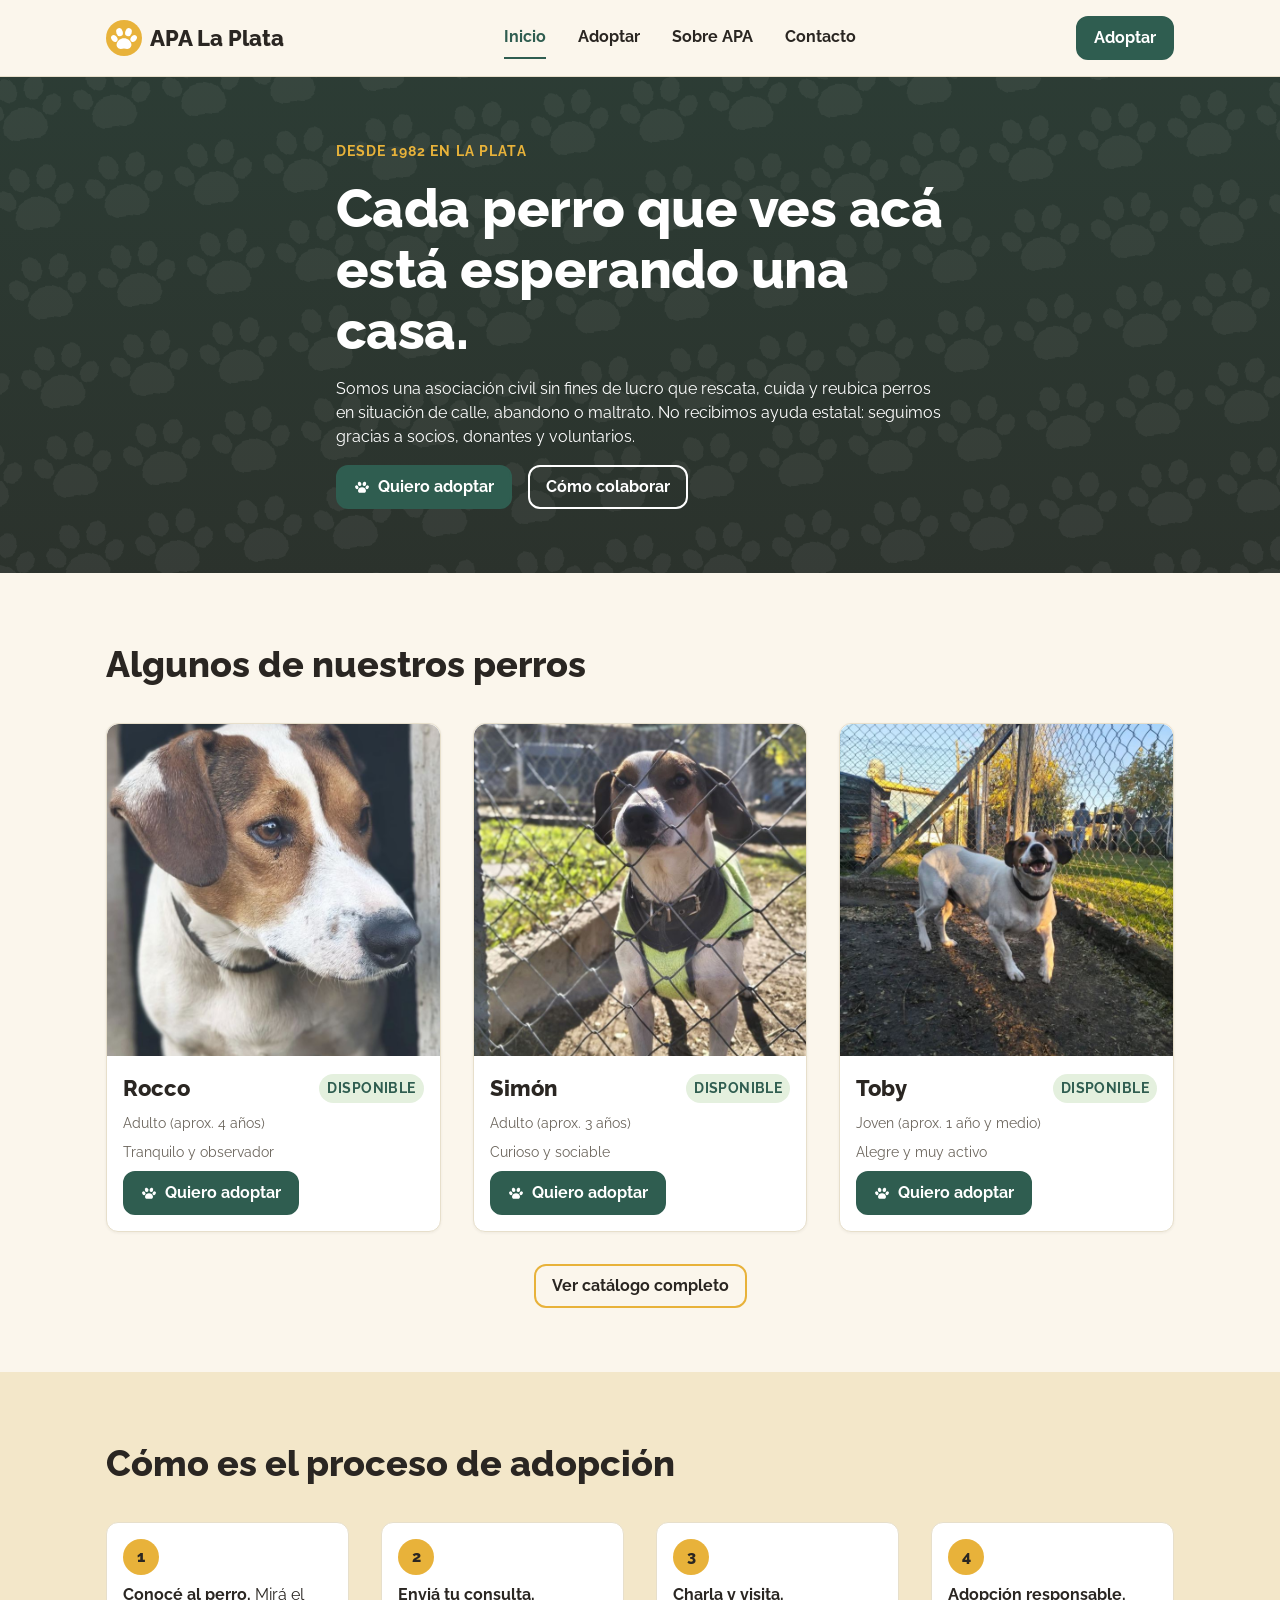
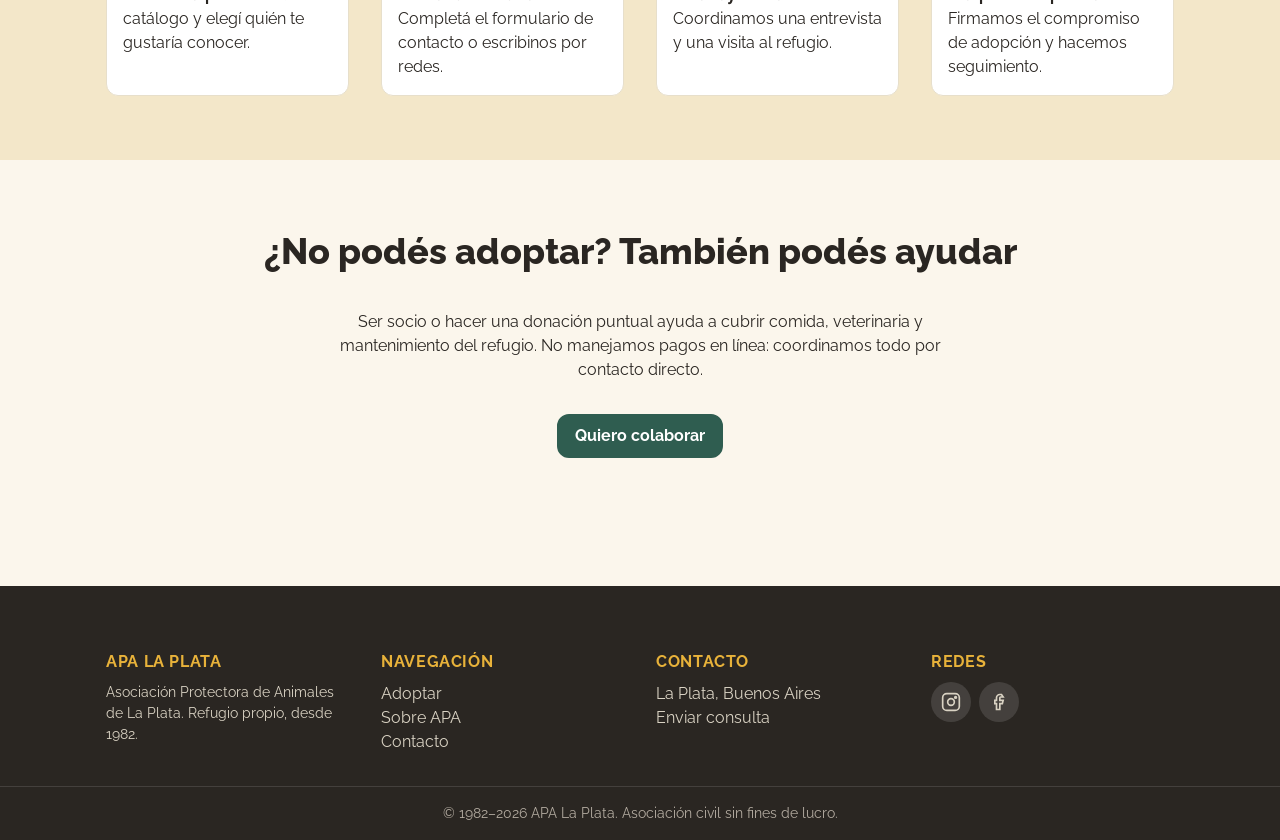
==== commit 3f34900e: "Quitar la sección de estadísticas institucionales Se elimina el bloque de datos (1982, 100%, ayuda e" ====
--- a/index.html
+++ b/index.html
@@ -42,23 +42,6 @@
     <div class="HeroInicio-acciones">
       <a class="BtnPrimario" href="adopcion.html"><img class="IconoPata" src="assets/img/pata.svg" alt="" aria-hidden="true"> Quiero adoptar</a>
       <a class="BtnSecundario" href="contacto.html">Cómo colaborar</a>
-    </div>
-  </div>
-</section>
-
-<section class="Seccion Seccion--acento">
-  <div class="Contenedor DatosInstitucionales-grid" style="grid-template-columns: repeat(3, 1fr);" data-revelar-grupo>
-    <div class="DatoInstitucional" data-revelar>
-      <span class="DatoInstitucional-numero" data-contador="1982" data-desde="1950">1950</span>
-      <span class="DatoInstitucional-etiqueta">Año de fundación</span>
-    </div>
-    <div class="DatoInstitucional" data-revelar>
-      <span class="DatoInstitucional-numero" data-contador="100" data-sufijo="%">0%</span>
-      <span class="DatoInstitucional-etiqueta">Sostenido por socios y donaciones</span>
-    </div>
-    <div class="DatoInstitucional" data-revelar>
-      <span class="DatoInstitucional-numero">0</span>
-      <span class="DatoInstitucional-etiqueta">Ayuda estatal recibida</span>
     </div>
   </div>
 </section>
--- a/assets/css/style.css
+++ b/assets/css/style.css
@@ -649,3 +649,114 @@
   .BarraFiltros-titulo { cursor: default; }
   .BarraFiltros-icono { display: none; }
 }
+
+/* =========================================================
+   Componentes adicionales — Sobre APA y Contacto
+   ========================================================= */
+
+/* Ícono circular decorativo (usado en TarjetaValor y tarjetas de info) */
+.IconoCirculo {
+  display: inline-flex;
+  align-items: center;
+  justify-content: center;
+  width: 52px;
+  height: 52px;
+  border-radius: 50%;
+  background: var(--color-secundario);
+  color: #fff;
+  margin-bottom: var(--espacio-sm);
+  transition: transform 0.2s ease;
+}
+.IconoCirculo svg { width: 24px; height: 24px; }
+.IconoCirculo--mostaza { background: var(--color-primario); color: var(--texto-base); }
+.SeccionProceso-paso:hover .IconoCirculo { transform: scale(1.1) rotate(-4deg); }
+
+/* Tarjeta de valor / público objetivo (reutiliza el marco de SeccionProceso-paso) */
+.TarjetaValor-titulo { font-size: var(--texto-grande); font-weight: 800; margin-bottom: var(--espacio-xs); }
+.TarjetaValor-texto { color: var(--texto-suave); }
+
+/* Narrativa: bloque de texto + imagen (historia institucional) */
+.Narrativa {
+  display: grid;
+  grid-template-columns: 1fr;
+  gap: var(--espacio-md);
+  align-items: center;
+}
+.Narrativa-imagen {
+  width: 100%;
+  aspect-ratio: 4 / 3;
+  object-fit: cover;
+  border-radius: var(--radio-base);
+  box-shadow: var(--sombra-media);
+}
+.Narrativa-titulo { font-size: var(--texto-grande); font-weight: 800; margin-bottom: var(--espacio-xs); }
+.Narrativa p + p { margin-top: var(--espacio-xs); }
+
+/* Layout de la página de contacto: formulario + tarjetas de info */
+.ContactoLayout {
+  display: grid;
+  grid-template-columns: 1fr;
+  gap: var(--espacio-md);
+  align-items: start;
+}
+
+/* Tarjeta de info de contacto */
+.TarjetaInfo-grupo {
+  display: grid;
+  grid-template-columns: 1fr;
+  gap: var(--espacio-sm);
+}
+.TarjetaInfo {
+  background: var(--fondo-tarjeta);
+  border: 1px solid var(--borde-suave);
+  border-radius: var(--radio-base);
+  padding: var(--espacio-sm);
+  display: flex;
+  align-items: flex-start;
+  gap: var(--espacio-sm);
+}
+.TarjetaInfo .IconoCirculo { margin-bottom: 0; flex-shrink: 0; width: 44px; height: 44px; }
+.TarjetaInfo .IconoCirculo svg { width: 20px; height: 20px; }
+.TarjetaInfo-titulo { font-weight: 700; }
+.TarjetaInfo-texto { color: var(--texto-suave); font-size: var(--texto-pequeno); }
+
+/* Acordeón de preguntas frecuentes (usa <details>/<summary> nativos) */
+.AcordeonFAQ { display: flex; flex-direction: column; gap: var(--espacio-sm); }
+.AcordeonFAQ details {
+  background: var(--fondo-tarjeta);
+  border: 1px solid var(--borde-suave);
+  border-radius: var(--radio-base);
+  padding: var(--espacio-sm);
+  transition: box-shadow 0.2s ease;
+}
+.AcordeonFAQ details[open] { box-shadow: var(--sombra-suave); }
+.AcordeonFAQ summary {
+  cursor: pointer;
+  font-weight: 700;
+  list-style: none;
+  display: flex;
+  align-items: center;
+  justify-content: space-between;
+  gap: var(--espacio-sm);
+}
+.AcordeonFAQ summary::-webkit-details-marker { display: none; }
+.AcordeonFAQ summary::after {
+  content: "+";
+  font-size: 1.4em;
+  line-height: 1;
+  color: var(--color-secundario);
+  transition: transform 0.2s ease;
+  flex-shrink: 0;
+}
+.AcordeonFAQ details[open] summary::after { transform: rotate(45deg); }
+.AcordeonFAQ-respuesta { margin-top: var(--espacio-xs); color: var(--texto-suave); }
+
+@media (min-width: 600px) {
+  .Narrativa { grid-template-columns: 1fr 1fr; }
+  .TarjetaInfo-grupo { grid-template-columns: repeat(2, 1fr); }
+}
+
+@media (min-width: 1024px) {
+  .ContactoLayout { grid-template-columns: 3fr 2fr; }
+  .TarjetaInfo-grupo { grid-template-columns: 1fr; }
+}
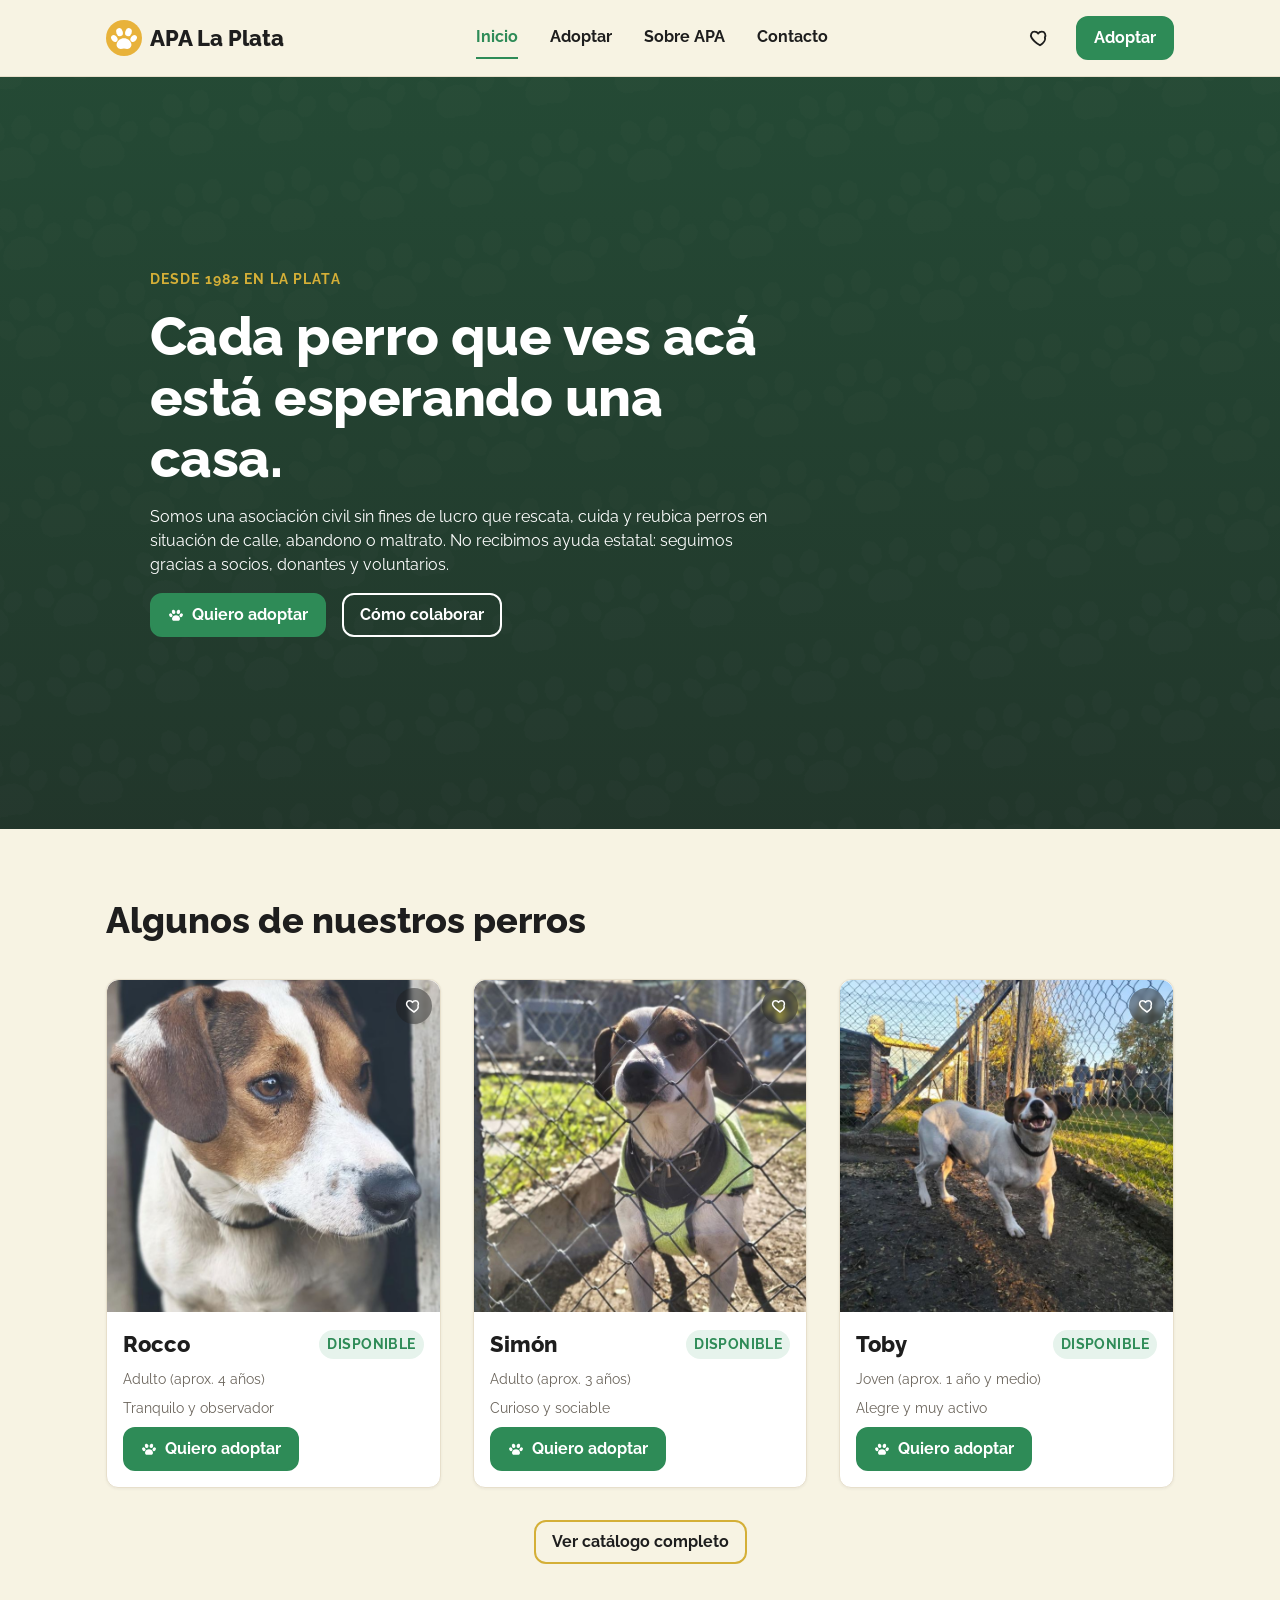
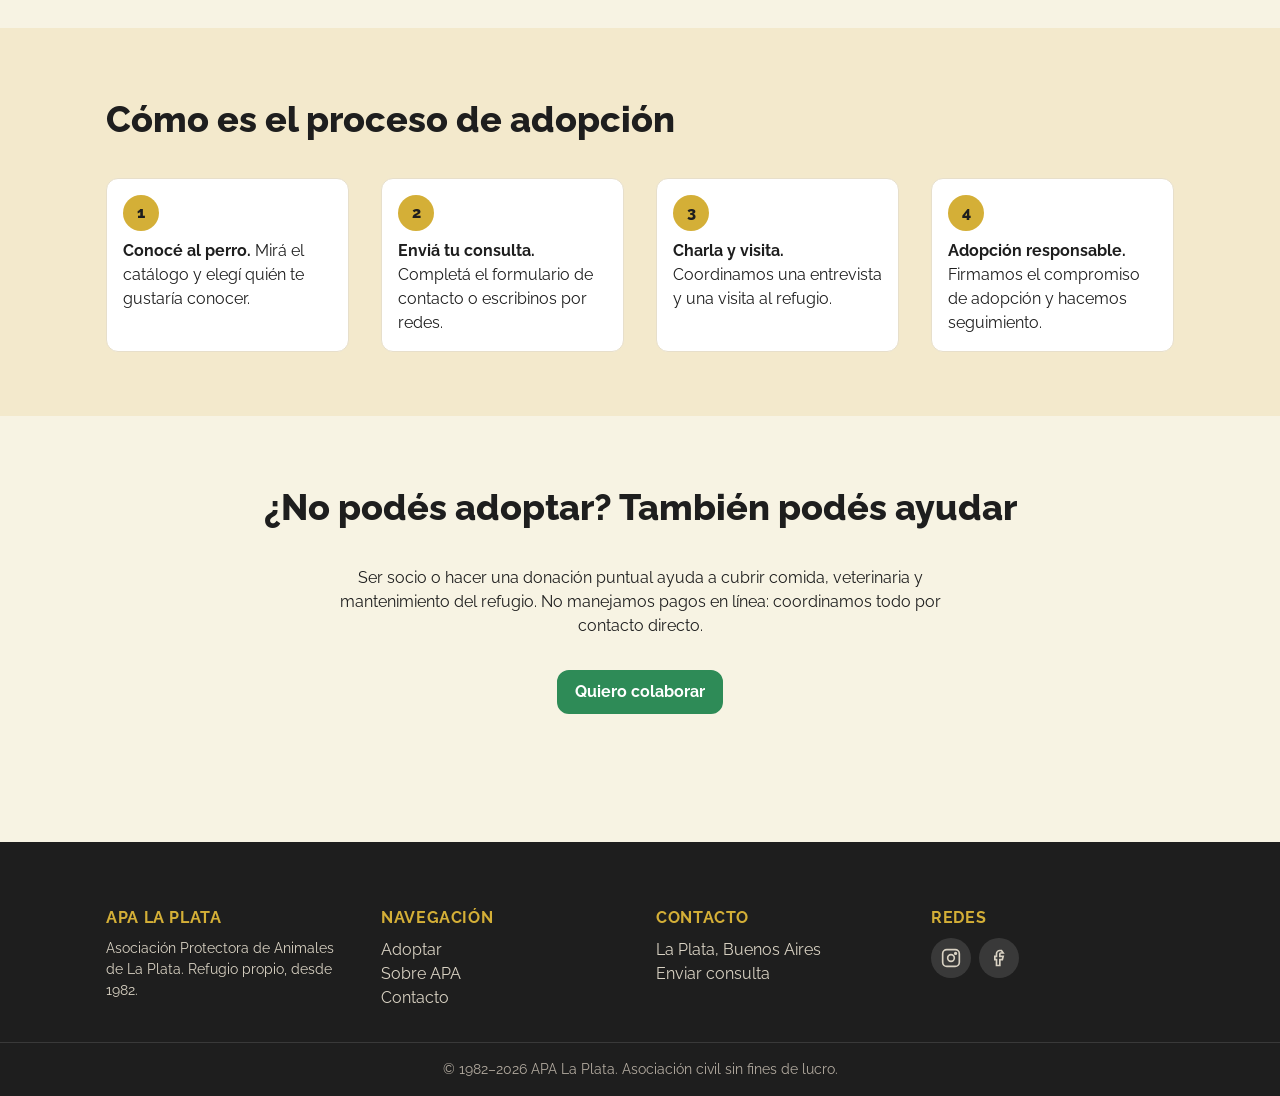
==== commit 647f2def: "Potenciar el sitio: favoritos, relacionados, WhatsApp, SEO y accesibilidad Nuevas funcionalidades: -" ====
--- a/index.html
+++ b/index.html
@@ -5,13 +5,41 @@
 <meta name="viewport" content="width=device-width, initial-scale=1.0">
 <title>APA La Plata — Adoptá un perro</title>
 <meta name="description" content="APA La Plata rescata, cuida y reubica perros en situación de calle desde 1982. Conocé a los perros disponibles para adopción.">
+<meta property="og:type" content="website">
+<meta property="og:site_name" content="APA La Plata">
+<meta property="og:locale" content="es_AR">
+<meta property="og:title" content="APA La Plata — Adoptá un perro">
+<meta property="og:description" content="APA La Plata rescata, cuida y reubica perros en situación de calle desde 1982. Conocé a los perros disponibles para adopción.">
+<meta property="og:image" content="assets/img/animales/toby.jpg">
+<meta name="twitter:card" content="summary_large_image">
+<meta name="twitter:title" content="APA La Plata — Adoptá un perro">
+<meta name="twitter:description" content="APA La Plata rescata, cuida y reubica perros en situación de calle desde 1982. Conocé a los perros disponibles para adopción.">
+<meta name="twitter:image" content="assets/img/animales/toby.jpg">
+<meta name="theme-color" content="#2E8B57">
 <link rel="icon" href="assets/img/logo.svg" type="image/svg+xml">
 <link rel="preconnect" href="https://fonts.googleapis.com">
 <link rel="preconnect" href="https://fonts.gstatic.com" crossorigin>
 <link href="https://fonts.googleapis.com/css2?family=Raleway:wght@400;700;800&display=swap" rel="stylesheet">
 <link rel="stylesheet" href="assets/css/style.css">
+<script type="application/ld+json">
+{
+  "@context": "https://schema.org",
+  "@type": "NGO",
+  "name": "APA La Plata",
+  "alternateName": "Asociación Protectora de Animales de La Plata",
+  "description": "Asociación civil sin fines de lucro que desde 1982 rescata, cuida y reubica perros en situación de calle, abandono o maltrato en La Plata, Argentina.",
+  "foundingDate": "1982",
+  "areaServed": "La Plata, Buenos Aires, Argentina",
+  "logo": "assets/img/logo.svg",
+  "sameAs": [
+    "https://instagram.com/apa.perritosenadopcion",
+    "https://facebook.com"
+  ]
+}
+</script>
 </head>
 <body>
+<a class="SkipLink" href="#contenido">Saltar al contenido</a>
 
 <header class="EncabezadoPrincipal">
   <div class="EncabezadoPrincipal-contenedor">
@@ -26,6 +54,10 @@
       <a href="contacto.html">Contacto</a>
     </nav>
     <div class="EncabezadoPrincipal-acciones">
+      <a class="BtnFavoritosNav" href="adopcion.html?favoritos=1" aria-label="Ver mis favoritos">
+        <svg viewBox="0 0 24 24" fill="none" stroke="currentColor" stroke-width="2" stroke-linecap="round" stroke-linejoin="round"><path d="M12 20s-7-4.3-9.3-8.6C1.2 8.6 2.7 5 6 5c2 0 3.4 1.1 4 2.2.6-1.1 2-2.2 4-2.2 3.3 0 4.8 3.6 3.3 6.4C19 15.7 12 20 12 20z"/></svg>
+        <span class="BtnFavoritosNav-contador" data-favoritos-contador>0</span>
+      </a>
       <a class="BtnPrimario" href="adopcion.html">Adoptar</a>
       <button class="EncabezadoPrincipal-toggle" aria-label="Abrir menú" aria-expanded="false" aria-controls="menu-principal">
         <svg viewBox="0 0 24 24" fill="none" stroke="currentColor" stroke-width="2"><line x1="3" y1="6" x2="21" y2="6"/><line x1="3" y1="12" x2="21" y2="12"/><line x1="3" y1="18" x2="21" y2="18"/></svg>
@@ -33,6 +65,8 @@
     </div>
   </div>
 </header>
+
+<main id="contenido">
 
 <section class="HeroInicio" style="--imagen-hero: url('assets/img/animales/toby.jpg');">
   <div class="HeroInicio-contenido">
@@ -88,6 +122,8 @@
   </div>
 </section>
 
+</main>
+
 <footer class="PiePagina">
   <div class="PiePagina-contenedor">
     <div class="PiePagina-columna">
--- a/assets/css/style.css
+++ b/assets/css/style.css
@@ -6,13 +6,13 @@
 /* ---------- Variables ---------- */
 :root {
   /* Paleta de colores */
-  --color-primario: #E8B23A;
-  --color-primario-oscuro: #C9932199;
-  --color-secundario: #2F5D50;
-  --color-secundario-oscuro: #24473d;
-  --texto-base: #2A2622;
+  --color-primario: #D4AF37;
+  --color-primario-oscuro: #B3922A;
+  --color-secundario: #2E8B57;
+  --color-secundario-oscuro: #0B6E4F;
+  --texto-base: #1E1E1E;
   --texto-suave: #6B655C;
-  --fondo-base: #FBF6EC;
+  --fondo-base: #F7F3E3;
   --fondo-tarjeta: #FFFFFF;
   --borde-suave: #E7DFCB;
 
@@ -32,9 +32,9 @@
   --radio-base: 12px;
   --ancho-lectura: 1100px;
 
-  --sombra-suave: 0 1px 3px rgba(42, 38, 34, 0.06);
-  --sombra-media: 0 8px 20px rgba(42, 38, 34, 0.12);
-  --sombra-fuerte: 0 16px 40px rgba(42, 38, 34, 0.18);
+  --sombra-suave: 0 1px 3px rgba(30, 30, 30, 0.06);
+  --sombra-media: 0 8px 20px rgba(30, 30, 30, 0.12);
+  --sombra-fuerte: 0 16px 40px rgba(30, 30, 30, 0.18);
 }
 
 /* ---------- Animaciones ---------- */
@@ -86,6 +86,33 @@
 h1, h2, h3, p { margin: 0; }
 button { font-family: inherit; cursor: pointer; }
 
+a:focus-visible,
+button:focus-visible,
+input:focus-visible,
+select:focus-visible,
+textarea:focus-visible,
+summary:focus-visible,
+[tabindex]:focus-visible {
+  outline: 3px solid var(--color-secundario);
+  outline-offset: 2px;
+}
+
+.SkipLink {
+  position: absolute;
+  top: -100px;
+  left: var(--espacio-sm);
+  z-index: 1000;
+  background: var(--color-secundario);
+  color: #fff;
+  padding: var(--espacio-xs) var(--espacio-sm);
+  border-radius: 0 0 var(--radio-base) var(--radio-base);
+  font-weight: 700;
+  transition: top 0.15s ease;
+}
+.SkipLink:focus {
+  top: 0;
+}
+
 .Contenedor {
   max-width: var(--ancho-lectura);
   margin: 0 auto;
@@ -159,7 +186,7 @@
   font-weight: 700;
   transition: background 0.15s ease, transform 0.15s ease;
 }
-.BtnSecundario:hover { background: rgba(232, 178, 58, 0.18); transform: translateY(-2px); }
+.BtnSecundario:hover { background: rgba(212, 175, 55, 0.18); transform: translateY(-2px); }
 
 /* Etiquetas de estado */
 .EtiquetaEstado_Disponible,
@@ -174,7 +201,7 @@
   transition: transform 0.2s ease;
 }
 .EtiquetaEstado_Disponible {
-  background: #E4F0DE;
+  background: #E6F3EC;
   color: var(--color-secundario);
 }
 .EtiquetaEstado_EnProceso {
@@ -249,6 +276,106 @@
   vertical-align: -2px;
 }
 
+/* Botón de favorito (corazón) */
+.TarjetaAnimal-imagenWrap { position: relative; }
+.BtnFavorito {
+  position: absolute;
+  top: var(--espacio-xs);
+  right: var(--espacio-xs);
+  width: 36px;
+  height: 36px;
+  border-radius: 50%;
+  border: none;
+  background: rgba(30, 30, 30, 0.45);
+  color: #fff;
+  display: inline-flex;
+  align-items: center;
+  justify-content: center;
+  backdrop-filter: blur(2px);
+  transition: transform 0.15s ease, background 0.15s ease, color 0.15s ease;
+}
+.BtnFavorito svg { width: 18px; height: 18px; transition: transform 0.2s ease; }
+.BtnFavorito:hover { transform: scale(1.1); background: rgba(30, 30, 30, 0.65); }
+.BtnFavorito.activo { color: #fff; background: #E0455F; }
+.BtnFavorito.activo svg { fill: currentColor; transform: scale(1.08); }
+.BtnFavorito--grande {
+  width: 48px;
+  height: 48px;
+  top: var(--espacio-sm);
+  right: var(--espacio-sm);
+}
+.BtnFavorito--grande svg { width: 24px; height: 24px; }
+
+/* Ícono de favoritos en el header */
+.BtnFavoritosNav {
+  position: relative;
+  display: inline-flex;
+  align-items: center;
+  justify-content: center;
+  width: 40px;
+  height: 40px;
+  border-radius: 50%;
+  color: var(--texto-base);
+  transition: background 0.15s ease;
+}
+.BtnFavoritosNav:hover { background: rgba(30, 30, 30, 0.06); }
+.BtnFavoritosNav svg { width: 22px; height: 22px; }
+.BtnFavoritosNav-contador {
+  position: absolute;
+  top: 0;
+  right: 0;
+  min-width: 16px;
+  height: 16px;
+  padding: 0 3px;
+  border-radius: 999px;
+  background: #E0455F;
+  color: #fff;
+  font-size: 10px;
+  font-weight: 800;
+  line-height: 16px;
+  text-align: center;
+  display: none;
+}
+.BtnFavoritosNav-contador.visible { display: block; }
+
+/* Botón de compartir por WhatsApp */
+.BtnCompartirWhatsapp {
+  display: inline-flex;
+  align-items: center;
+  gap: var(--espacio-xs);
+  margin-top: var(--espacio-sm);
+  color: #25D366;
+  font-weight: 700;
+  transition: opacity 0.15s ease;
+}
+.BtnCompartirWhatsapp:hover { opacity: 0.75; }
+.BtnCompartirWhatsapp svg { width: 22px; height: 22px; }
+
+/* Botón flotante volver arriba */
+.BtnVolverArriba {
+  position: fixed;
+  right: var(--espacio-md);
+  bottom: var(--espacio-md);
+  width: 44px;
+  height: 44px;
+  border-radius: 50%;
+  border: none;
+  background: var(--color-secundario);
+  color: #fff;
+  display: inline-flex;
+  align-items: center;
+  justify-content: center;
+  box-shadow: var(--sombra-media);
+  opacity: 0;
+  transform: translateY(12px);
+  pointer-events: none;
+  transition: opacity 0.2s ease, transform 0.2s ease, background 0.15s ease;
+  z-index: 90;
+}
+.BtnVolverArriba svg { width: 20px; height: 20px; }
+.BtnVolverArriba.visible { opacity: 1; transform: translateY(0); pointer-events: auto; }
+.BtnVolverArriba:hover { background: var(--color-secundario-oscuro); }
+
 /* =========================================================
    MOLÉCULAS
    ========================================================= */
@@ -303,7 +430,7 @@
   margin-top: var(--espacio-sm);
   padding: var(--espacio-sm);
   border-radius: 8px;
-  background: #E4F0DE;
+  background: #E6F3EC;
   color: var(--color-secundario-oscuro);
   font-weight: 700;
   display: none;
@@ -377,9 +504,9 @@
   transition: box-shadow 0.2s ease, background 0.2s ease;
 }
 .EncabezadoPrincipal--flotante {
-  background: rgba(251, 246, 236, 0.92);
+  background: rgba(247, 243, 227, 0.92);
   backdrop-filter: blur(8px);
-  box-shadow: 0 4px 16px rgba(42, 38, 34, 0.08);
+  box-shadow: 0 4px 16px rgba(30, 30, 30, 0.08);
 }
 .EncabezadoPrincipal-contenedor {
   max-width: var(--ancho-lectura);
@@ -429,7 +556,7 @@
 /* Hero de inicio */
 .HeroInicio {
   position: relative;
-  background: linear-gradient(180deg, rgba(42, 38, 34, 0.6), rgba(42, 38, 34, 0.78)),
+  background: linear-gradient(180deg, rgba(30, 30, 30, 0.6), rgba(30, 30, 30, 0.78)),
     var(--imagen-hero, none) center/cover no-repeat;
   background-color: var(--color-secundario);
   color: #fff;
@@ -443,20 +570,21 @@
   background-image: url("data:image/svg+xml,%3Csvg xmlns='http://www.w3.org/2000/svg' viewBox='0 0 24 24'%3E%3Cg fill='%23FFFFFF'%3E%3Cellipse cx='8.4' cy='7.3' rx='2.6' ry='3.3' transform='rotate(-18 8.4 7.3)'/%3E%3Cellipse cx='15.6' cy='7.3' rx='2.6' ry='3.3' transform='rotate(18 15.6 7.3)'/%3E%3Cellipse cx='4.2' cy='12.4' rx='2.3' ry='3' transform='rotate(-38 4.2 12.4)'/%3E%3Cellipse cx='19.8' cy='12.4' rx='2.3' ry='3' transform='rotate(38 19.8 12.4)'/%3E%3Cpath d='M12 12.2c2.9 0 5.3 1.9 5.9 4.5.5 2.1-1.1 4.1-3.3 4.1-.9 0-1.7-.3-2.6-.3s-1.7.3-2.6.3c-2.2 0-3.8-2-3.3-4.1.6-2.6 3-4.5 5.9-4.5z'/%3E%3C/g%3E%3C/svg%3E");
   background-size: 90px 90px;
   background-repeat: repeat;
-  opacity: 0.05;
+  opacity: 0.012;
   transform: rotate(-8deg);
   pointer-events: none;
 }
 .HeroInicio-contenido {
   position: relative;
-  max-width: 640px;
+  max-width: var(--ancho-lectura);
   margin: 0 auto;
-  padding: var(--espacio-lg) var(--espacio-sm);
+  padding: calc(var(--espacio-lg) * 3) var(--espacio-sm) calc(var(--espacio-lg) * 3) calc(var(--espacio-sm) + 36px + var(--espacio-xs));
   display: flex;
   flex-direction: column;
   align-items: flex-start;
   gap: var(--espacio-sm);
 }
+.HeroInicio-contenido > * { max-width: 640px; }
 .HeroInicio-contenido > * { animation: aparecer 0.7s ease both; }
 .HeroInicio-contenido > *:nth-child(1) { animation-delay: 0.05s; }
 .HeroInicio-contenido > *:nth-child(2) { animation-delay: 0.15s; }
@@ -568,7 +696,7 @@
 
 /* Secciones genéricas de página */
 .Seccion { padding: var(--espacio-lg) 0; }
-.Seccion--acento { background: #F3E7C9; }
+.Seccion--acento { background: #F3E9CC; }
 .SeccionInstitucional { display: grid; grid-template-columns: 1fr; gap: var(--espacio-md); }
 .DatosInstitucionales-grid {
   display: grid;
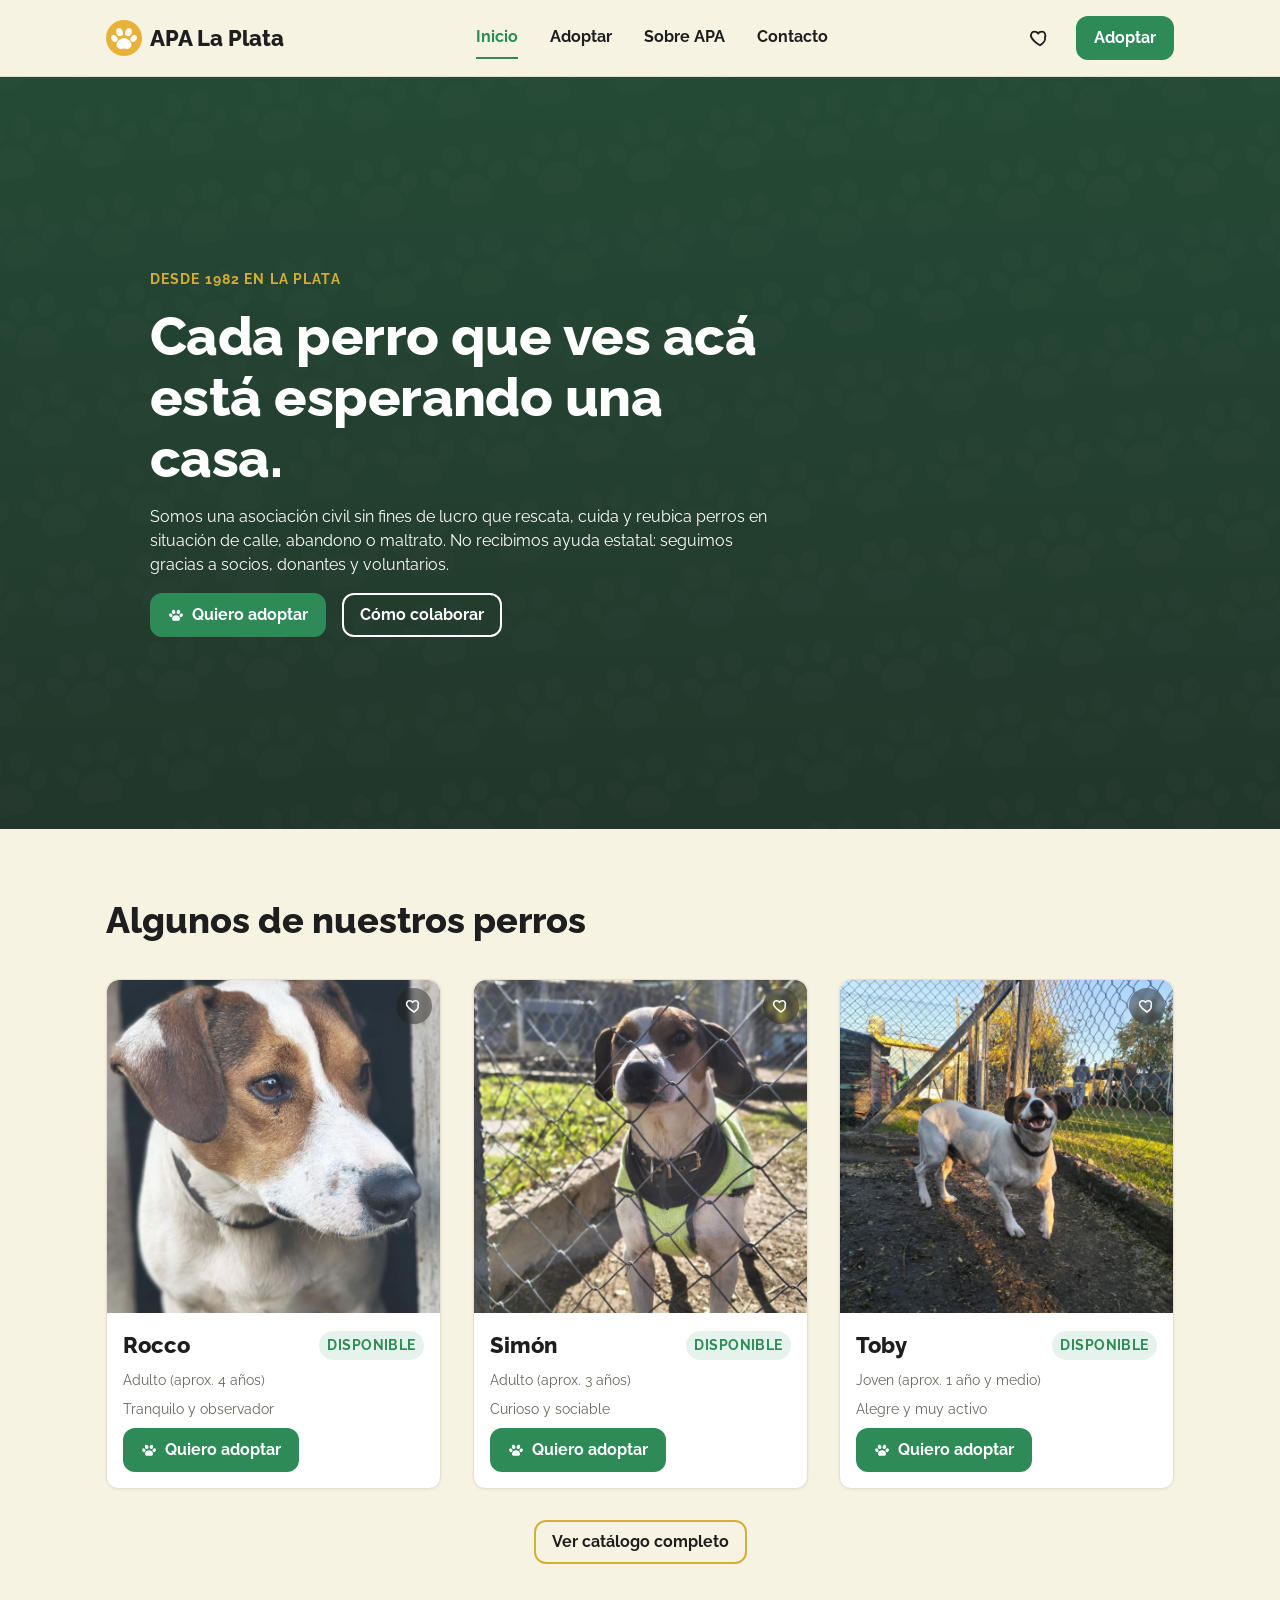
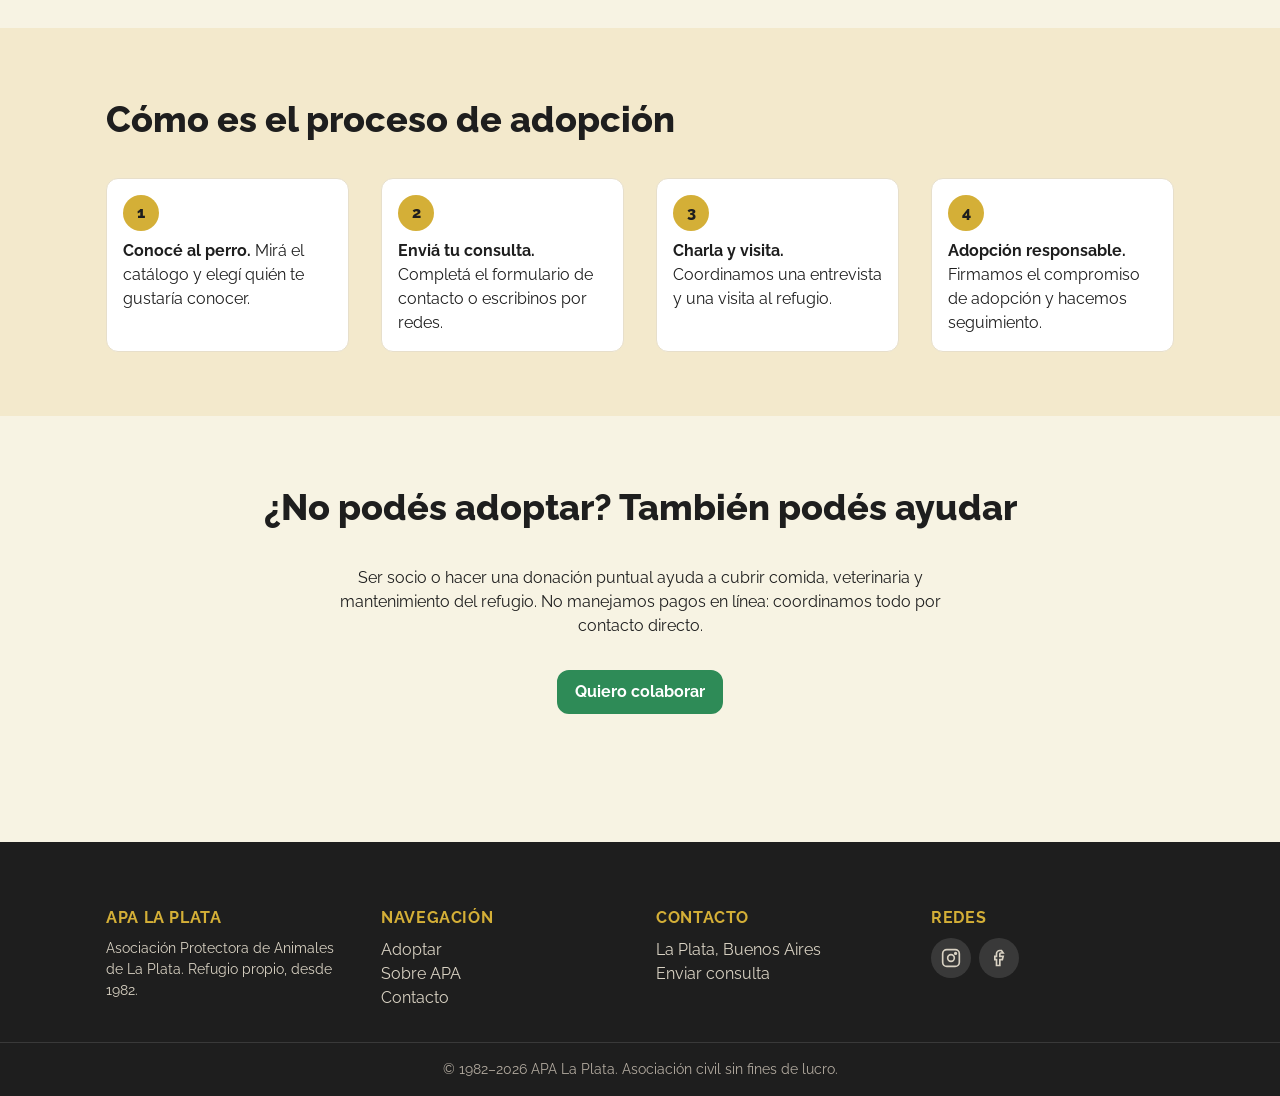
==== commit a8e2790f: "Cumplir requisitos técnicos de Etapa 3: container queries y variables - Container queries: TarjetaAn" ====
--- a/index.html
+++ b/index.html
@@ -128,7 +128,7 @@
   <div class="PiePagina-contenedor">
     <div class="PiePagina-columna">
       <h3>APA La Plata</h3>
-      <p class="TextoPequeno" style="color:#D9D2C3;">Asociación Protectora de Animales de La Plata. Refugio propio, desde 1982.</p>
+      <p class="TextoPequeno" style="color: var(--pie-texto-suave);">Asociación Protectora de Animales de La Plata. Refugio propio, desde 1982.</p>
     </div>
     <div class="PiePagina-columna">
       <h3>Navegación</h3>
--- a/assets/css/style.css
+++ b/assets/css/style.css
@@ -15,14 +15,30 @@
   --fondo-base: #F7F3E3;
   --fondo-tarjeta: #FFFFFF;
   --borde-suave: #E7DFCB;
+  --color-blanco: #FFFFFF;
+
+  /* Colores de estado y acento (derivados de la paleta) */
+  --color-disponible-fondo: #E6F3EC;
+  --color-enproceso-fondo: #FCE9CC;
+  --color-enproceso-texto: #8A5A16;
+  --color-acento-fondo: #F3E9CC;
+  --color-favorito: #E0455F;
+  --color-whatsapp: #25D366;
+
+  /* Colores del pie de página (sobre fondo oscuro) */
+  --pie-texto: #F1EBDD;
+  --pie-texto-suave: #D9D2C3;
+  --pie-texto-tenue: #B3ABA0;
 
   /* Escala tipográfica */
+  --texto-micro: 10px;
   --texto-pequeno: 14px;
   --texto-base-size: 16px;
   --texto-grande: 22px;
   --texto-display: 36px;
 
   /* Escala de espaciado */
+  --espacio-2xs: 4px;
   --espacio-xs: 8px;
   --espacio-sm: 16px;
   --espacio-md: 32px;
@@ -103,7 +119,7 @@
   left: var(--espacio-sm);
   z-index: 1000;
   background: var(--color-secundario);
-  color: #fff;
+  color: var(--color-blanco);
   padding: var(--espacio-xs) var(--espacio-sm);
   border-radius: 0 0 var(--radio-base) var(--radio-base);
   font-weight: 700;
@@ -143,7 +159,7 @@
   justify-content: center;
   gap: var(--espacio-xs);
   background: var(--color-secundario);
-  color: #fff;
+  color: var(--color-blanco);
   border: 2px solid var(--color-secundario);
   border-radius: var(--radio-base);
   padding: var(--espacio-xs) var(--espacio-sm);
@@ -194,26 +210,26 @@
   display: inline-block;
   font-size: var(--texto-pequeno);
   font-weight: 700;
-  padding: 4px var(--espacio-xs);
+  padding: var(--espacio-2xs) var(--espacio-xs);
   border-radius: 999px;
   text-transform: uppercase;
   letter-spacing: 0.03em;
   transition: transform 0.2s ease;
 }
 .EtiquetaEstado_Disponible {
-  background: #E6F3EC;
+  background: var(--color-disponible-fondo);
   color: var(--color-secundario);
 }
 .EtiquetaEstado_EnProceso {
-  background: #FCE9CC;
-  color: #8A5A16;
+  background: var(--color-enproceso-fondo);
+  color: var(--color-enproceso-texto);
 }
 
 /* Campo de texto */
 .CampoTexto {
   display: flex;
   flex-direction: column;
-  gap: 6px;
+  gap: var(--espacio-2xs);
   margin-bottom: var(--espacio-sm);
 }
 .CampoTexto label {
@@ -229,7 +245,7 @@
   padding: var(--espacio-xs);
   border: 2px solid var(--borde-suave);
   border-radius: 8px;
-  background: #fff;
+  background: var(--color-blanco);
   color: var(--texto-base);
 }
 .CampoTexto input:focus,
@@ -287,7 +303,7 @@
   border-radius: 50%;
   border: none;
   background: rgba(30, 30, 30, 0.45);
-  color: #fff;
+  color: var(--color-blanco);
   display: inline-flex;
   align-items: center;
   justify-content: center;
@@ -296,7 +312,7 @@
 }
 .BtnFavorito svg { width: 18px; height: 18px; transition: transform 0.2s ease; }
 .BtnFavorito:hover { transform: scale(1.1); background: rgba(30, 30, 30, 0.65); }
-.BtnFavorito.activo { color: #fff; background: #E0455F; }
+.BtnFavorito.activo { color: var(--color-blanco); background: var(--color-favorito); }
 .BtnFavorito.activo svg { fill: currentColor; transform: scale(1.08); }
 .BtnFavorito--grande {
   width: 48px;
@@ -326,11 +342,11 @@
   right: 0;
   min-width: 16px;
   height: 16px;
-  padding: 0 3px;
+  padding: 0 var(--espacio-2xs);
   border-radius: 999px;
-  background: #E0455F;
-  color: #fff;
-  font-size: 10px;
+  background: var(--color-favorito);
+  color: var(--color-blanco);
+  font-size: var(--texto-micro);
   font-weight: 800;
   line-height: 16px;
   text-align: center;
@@ -344,7 +360,7 @@
   align-items: center;
   gap: var(--espacio-xs);
   margin-top: var(--espacio-sm);
-  color: #25D366;
+  color: var(--color-whatsapp);
   font-weight: 700;
   transition: opacity 0.15s ease;
 }
@@ -361,7 +377,7 @@
   border-radius: 50%;
   border: none;
   background: var(--color-secundario);
-  color: #fff;
+  color: var(--color-blanco);
   display: inline-flex;
   align-items: center;
   justify-content: center;
@@ -381,14 +397,15 @@
    ========================================================= */
 
 /* Tarjeta de animal */
+/* container-type se declara acá: la tarjeta es el contenedor de referencia
+   para las container queries que reordenan su contenido (.TarjetaAnimal-fila). */
 .TarjetaAnimal {
+  container-type: inline-size;
   background: var(--fondo-tarjeta);
   border-radius: var(--radio-base);
   overflow: hidden;
   border: 1px solid var(--borde-suave);
   box-shadow: var(--sombra-suave);
-  display: flex;
-  flex-direction: column;
   transition: transform 0.25s ease, box-shadow 0.25s ease;
 }
 .TarjetaAnimal:hover {
@@ -398,6 +415,11 @@
 .TarjetaAnimal:hover .ImagenAnimal { transform: scale(1.08); }
 .TarjetaAnimal:hover .EtiquetaEstado_Disponible,
 .TarjetaAnimal:hover .EtiquetaEstado_EnProceso { transform: scale(1.05); }
+.TarjetaAnimal-fila {
+  display: flex;
+  flex-direction: column;
+  height: 100%;
+}
 .TarjetaAnimal-cuerpo {
   padding: var(--espacio-sm);
   display: flex;
@@ -419,6 +441,25 @@
 }
 .TarjetaAnimal .BtnPrimario { margin-top: auto; align-self: flex-start; }
 
+/* Container query: cuando la tarjeta tiene suficiente ancho propio
+   (columna angosta de 2-3 por fila vs. una sola columna ancha), la
+   imagen pasa a la izquierda y el contenido a la derecha. Esto responde
+   al espacio disponible en el contenedor de la tarjeta, no al viewport. */
+@container (min-width: 340px) {
+  .TarjetaAnimal-fila {
+    display: grid;
+    grid-template-columns: 130px 1fr;
+    align-items: stretch;
+  }
+  .TarjetaAnimal-imagenWrap { height: 100%; }
+  .TarjetaAnimal-imagenWrap .ImagenAnimal {
+    width: 100%;
+    height: 100%;
+    aspect-ratio: auto;
+    border-radius: var(--radio-base) 0 0 var(--radio-base);
+  }
+}
+
 /* Formulario de contacto */
 .FormularioContacto {
   background: var(--fondo-tarjeta);
@@ -430,7 +471,7 @@
   margin-top: var(--espacio-sm);
   padding: var(--espacio-sm);
   border-radius: 8px;
-  background: #E6F3EC;
+  background: var(--color-disponible-fondo);
   color: var(--color-secundario-oscuro);
   font-weight: 700;
   display: none;
@@ -461,7 +502,7 @@
   color: var(--texto-suave);
   margin-bottom: var(--espacio-xs);
 }
-.BarraFiltros-opciones { display: flex; flex-direction: column; gap: 6px; }
+.BarraFiltros-opciones { display: flex; flex-direction: column; gap: var(--espacio-2xs); }
 .BarraFiltros-opciones label {
   display: flex;
   align-items: center;
@@ -559,7 +600,7 @@
   background: linear-gradient(180deg, rgba(30, 30, 30, 0.6), rgba(30, 30, 30, 0.78)),
     var(--imagen-hero, none) center/cover no-repeat;
   background-color: var(--color-secundario);
-  color: #fff;
+  color: var(--color-blanco);
   width: 100%;
   overflow: hidden;
 }
@@ -598,7 +639,7 @@
   color: var(--color-primario);
 }
 .HeroInicio-acciones { display: flex; gap: var(--espacio-sm); flex-wrap: wrap; }
-.HeroInicio .BtnSecundario { border-color: #fff; color: #fff; }
+.HeroInicio .BtnSecundario { border-color: var(--color-blanco); color: var(--color-blanco); }
 .HeroInicio .BtnSecundario:hover { background: rgba(255,255,255,0.15); }
 
 /* Grilla de adopción */
@@ -664,7 +705,7 @@
 /* Pie de página */
 .PiePagina {
   background: var(--texto-base);
-  color: #F1EBDD;
+  color: var(--pie-texto);
   margin-top: var(--espacio-lg);
 }
 .PiePagina-contenedor {
@@ -683,20 +724,20 @@
   margin-bottom: var(--espacio-xs);
 }
 .PiePagina-columna p,
-.PiePagina-columna a { color: #D9D2C3; }
-.PiePagina-columna a:hover { color: #fff; }
+.PiePagina-columna a { color: var(--pie-texto-suave); }
+.PiePagina-columna a:hover { color: var(--color-blanco); }
 .PiePagina-redes { display: flex; gap: var(--espacio-xs); margin-top: var(--espacio-xs); }
 .PiePagina-base {
   border-top: 1px solid rgba(255,255,255,0.12);
   text-align: center;
   padding: var(--espacio-sm);
   font-size: var(--texto-pequeno);
-  color: #B3ABA0;
+  color: var(--pie-texto-tenue);
 }
 
 /* Secciones genéricas de página */
 .Seccion { padding: var(--espacio-lg) 0; }
-.Seccion--acento { background: #F3E9CC; }
+.Seccion--acento { background: var(--color-acento-fondo); }
 .SeccionInstitucional { display: grid; grid-template-columns: 1fr; gap: var(--espacio-md); }
 .DatosInstitucionales-grid {
   display: grid;
@@ -791,7 +832,7 @@
   height: 52px;
   border-radius: 50%;
   background: var(--color-secundario);
-  color: #fff;
+  color: var(--color-blanco);
   margin-bottom: var(--espacio-sm);
   transition: transform 0.2s ease;
 }
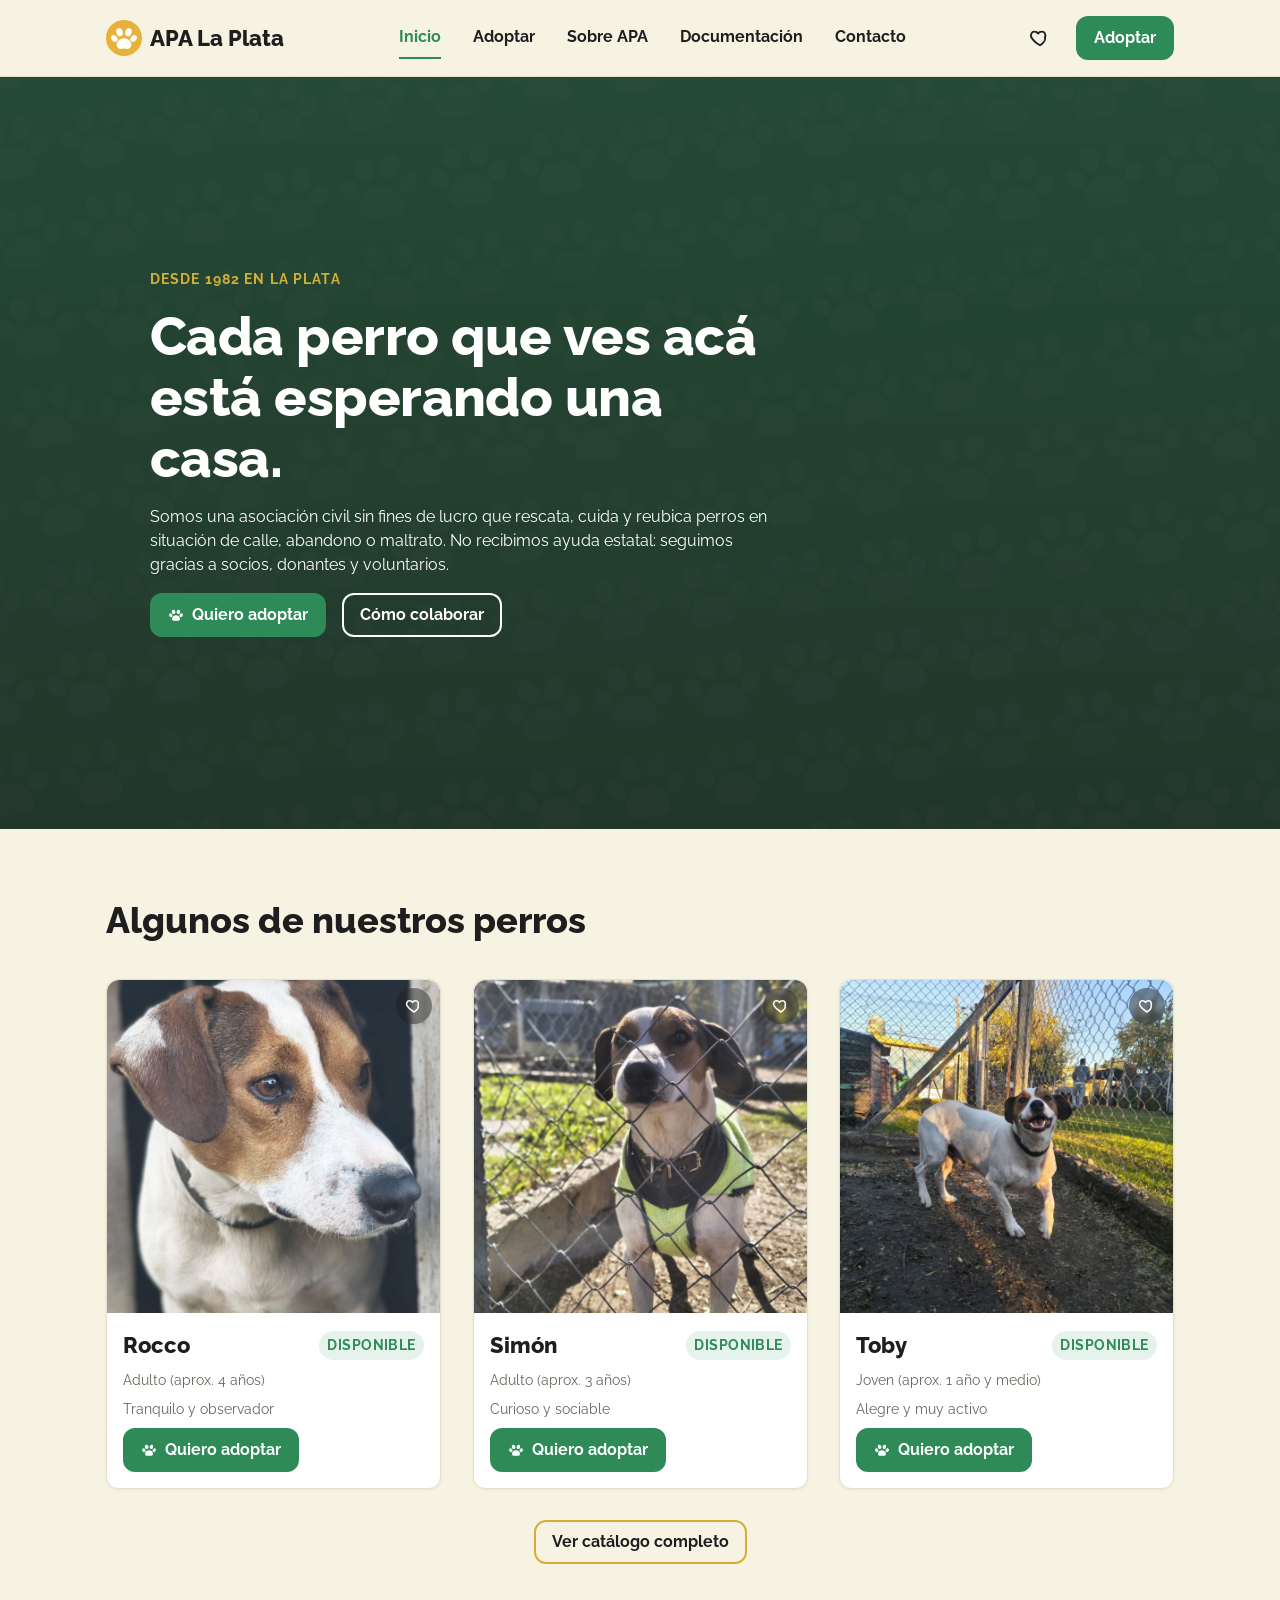
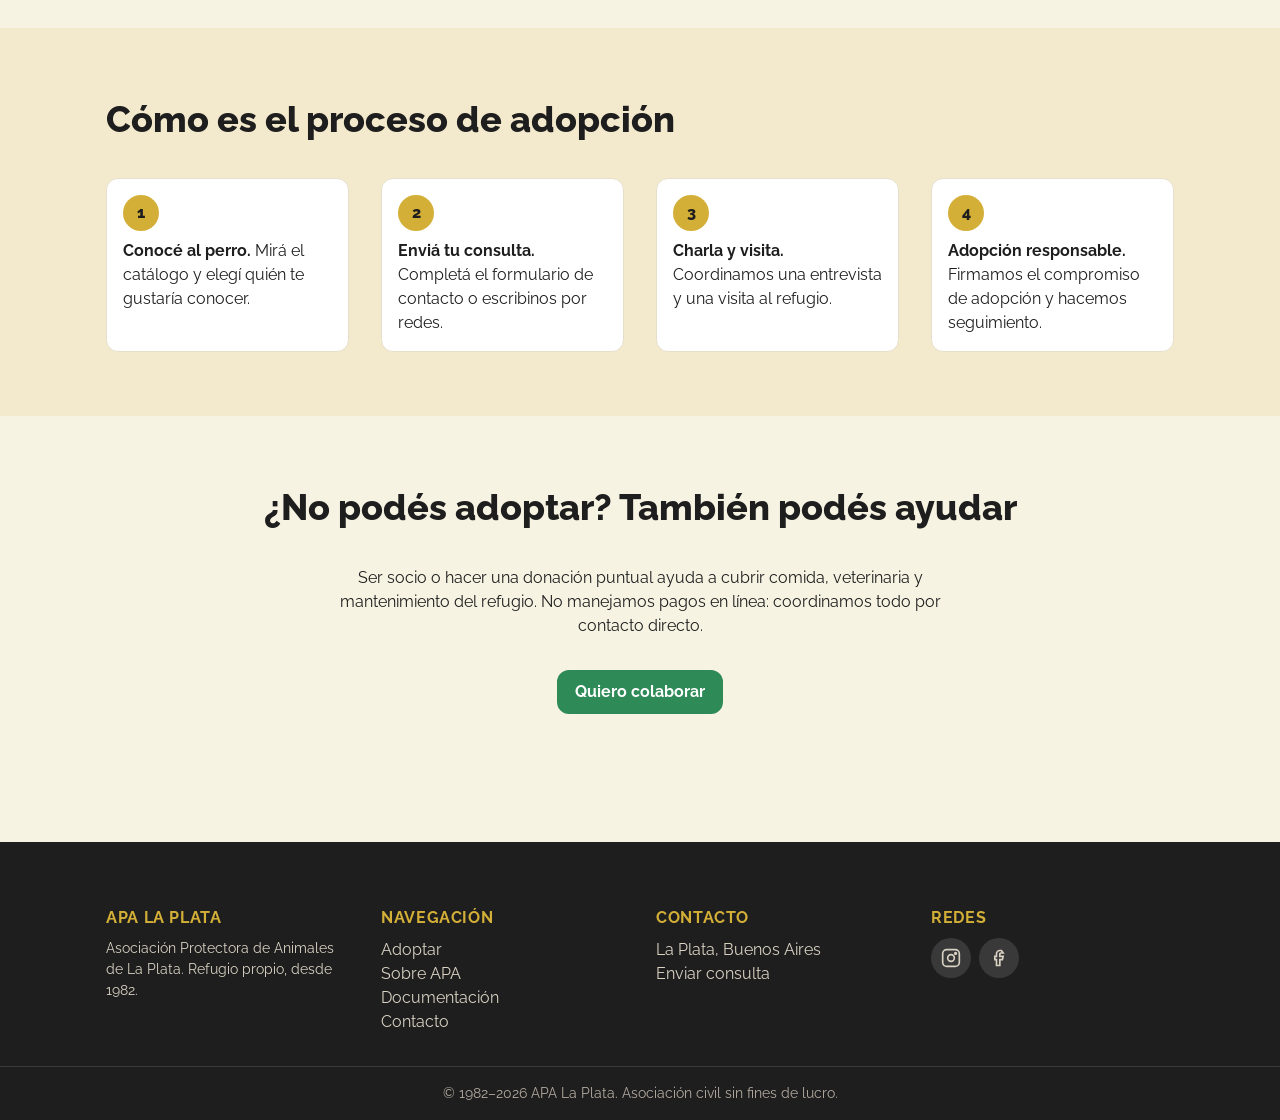
==== commit 502ec2c6: "Agregar documentación del sistema de diseño (Etapa 4) Nueva página documentacion.html, accesible des" ====
--- a/index.html
+++ b/index.html
@@ -51,6 +51,8 @@
       <a href="index.html" aria-current="page">Inicio</a>
       <a href="adopcion.html">Adoptar</a>
       <a href="sobre-apa.html">Sobre APA</a>
+
+      <a href="documentacion.html">Documentación</a>
       <a href="contacto.html">Contacto</a>
     </nav>
     <div class="EncabezadoPrincipal-acciones">
@@ -134,6 +136,7 @@
       <h3>Navegación</h3>
       <p><a href="adopcion.html">Adoptar</a></p>
       <p><a href="sobre-apa.html">Sobre APA</a></p>
+      <p><a href="documentacion.html">Documentación</a></p>
       <p><a href="contacto.html">Contacto</a></p>
     </div>
     <div class="PiePagina-columna">
--- a/assets/css/style.css
+++ b/assets/css/style.css
@@ -929,3 +929,177 @@
   .ContactoLayout { grid-template-columns: 3fr 2fr; }
   .TarjetaInfo-grupo { grid-template-columns: 1fr; }
 }
+
+/* =========================================================
+   Documentación del sistema (Etapa 4)
+   ========================================================= */
+
+.DocIndice {
+  display: grid;
+  grid-template-columns: 1fr;
+  gap: var(--espacio-xs);
+  list-style: none;
+  padding: 0;
+  margin: 0;
+  counter-reset: doc-indice;
+}
+.DocIndice li { counter-increment: doc-indice; }
+.DocIndice a {
+  display: flex;
+  align-items: baseline;
+  gap: var(--espacio-xs);
+  padding: var(--espacio-sm);
+  background: var(--fondo-tarjeta);
+  border: 1px solid var(--borde-suave);
+  border-radius: var(--radio-base);
+  font-weight: 700;
+  transition: transform 0.15s ease, box-shadow 0.15s ease;
+}
+.DocIndice a:hover { transform: translateY(-2px); box-shadow: var(--sombra-media); }
+.DocIndice a::before {
+  content: counter(doc-indice, decimal-leading-zero);
+  color: var(--color-secundario);
+  font-weight: 800;
+}
+
+.DocSeccion-numero {
+  display: inline-block;
+  font-size: var(--texto-pequeno);
+  font-weight: 800;
+  letter-spacing: 0.06em;
+  text-transform: uppercase;
+  color: var(--color-secundario);
+  margin-bottom: var(--espacio-2xs);
+}
+
+/* 4.3 — Muestras de variables */
+.MuestraColores {
+  display: grid;
+  grid-template-columns: repeat(2, 1fr);
+  gap: var(--espacio-sm);
+}
+.MuestraColor {
+  display: flex;
+  align-items: center;
+  gap: var(--espacio-sm);
+  background: var(--fondo-tarjeta);
+  border: 1px solid var(--borde-suave);
+  border-radius: var(--radio-base);
+  padding: var(--espacio-sm);
+}
+.MuestraColor-swatch {
+  width: 48px;
+  height: 48px;
+  border-radius: 50%;
+  flex-shrink: 0;
+  border: 1px solid var(--borde-suave);
+}
+.MuestraColor code {
+  display: block;
+  font-weight: 700;
+  font-size: var(--texto-pequeno);
+}
+.MuestraColor span {
+  display: block;
+  color: var(--texto-suave);
+  font-size: var(--texto-pequeno);
+}
+
+.EscalaTipografica { display: flex; flex-direction: column; gap: var(--espacio-sm); }
+.EscalaTipografica-item {
+  display: flex;
+  align-items: baseline;
+  justify-content: space-between;
+  gap: var(--espacio-sm);
+  background: var(--fondo-tarjeta);
+  border: 1px solid var(--borde-suave);
+  border-radius: var(--radio-base);
+  padding: var(--espacio-sm);
+  flex-wrap: wrap;
+}
+.EscalaTipografica-muestra { font-weight: 800; }
+.EscalaTipografica-meta {
+  font-size: var(--texto-pequeno);
+  color: var(--texto-suave);
+  font-weight: 400;
+  white-space: nowrap;
+}
+
+.EscalaEspaciado { display: flex; flex-direction: column; gap: var(--espacio-xs); }
+.EscalaEspaciado-item {
+  display: flex;
+  align-items: center;
+  gap: var(--espacio-sm);
+}
+.EscalaEspaciado-etiqueta {
+  width: 150px;
+  flex-shrink: 0;
+  font-size: var(--texto-pequeno);
+  font-weight: 700;
+}
+.EscalaEspaciado-barra {
+  height: var(--espacio-sm);
+  background: var(--color-secundario);
+  border-radius: 4px;
+}
+
+/* 4.4 — Inventario de componentes */
+.InventarioGrupo { margin-bottom: var(--espacio-lg); }
+.InventarioGrupo:last-child { margin-bottom: 0; }
+.InventarioGrupo-titulo {
+  font-size: var(--texto-grande);
+  font-weight: 800;
+  margin-bottom: var(--espacio-sm);
+  padding-bottom: var(--espacio-xs);
+  border-bottom: 2px solid var(--borde-suave);
+}
+.InventarioFila {
+  display: flex;
+  flex-wrap: wrap;
+  align-items: flex-start;
+  gap: var(--espacio-md);
+}
+.InventarioItem {
+  display: flex;
+  flex-direction: column;
+  align-items: flex-start;
+  gap: var(--espacio-xs);
+}
+.InventarioItem-etiqueta {
+  font-size: var(--texto-pequeno);
+  color: var(--texto-suave);
+  background: var(--fondo-base);
+  border: 1px solid var(--borde-suave);
+  border-radius: 6px;
+  padding: 2px var(--espacio-xs);
+}
+
+/* Tabla de deconstrucción (Etapa 1.2) */
+.TablaDoc {
+  width: 100%;
+  border-collapse: collapse;
+  background: var(--fondo-tarjeta);
+  border: 1px solid var(--borde-suave);
+  border-radius: var(--radio-base);
+  overflow: hidden;
+}
+.TablaDoc th,
+.TablaDoc td {
+  text-align: left;
+  padding: var(--espacio-xs) var(--espacio-sm);
+  border-bottom: 1px solid var(--borde-suave);
+  vertical-align: top;
+}
+.TablaDoc th {
+  background: var(--color-acento-fondo);
+  font-size: var(--texto-pequeno);
+  text-transform: uppercase;
+  letter-spacing: 0.04em;
+}
+.TablaDoc tr:last-child td { border-bottom: none; }
+.TablaDoc-wrap { overflow-x: auto; }
+
+@media (min-width: 600px) {
+  .MuestraColores { grid-template-columns: repeat(3, 1fr); }
+  .DocIndice { grid-template-columns: repeat(2, 1fr); }
+}
